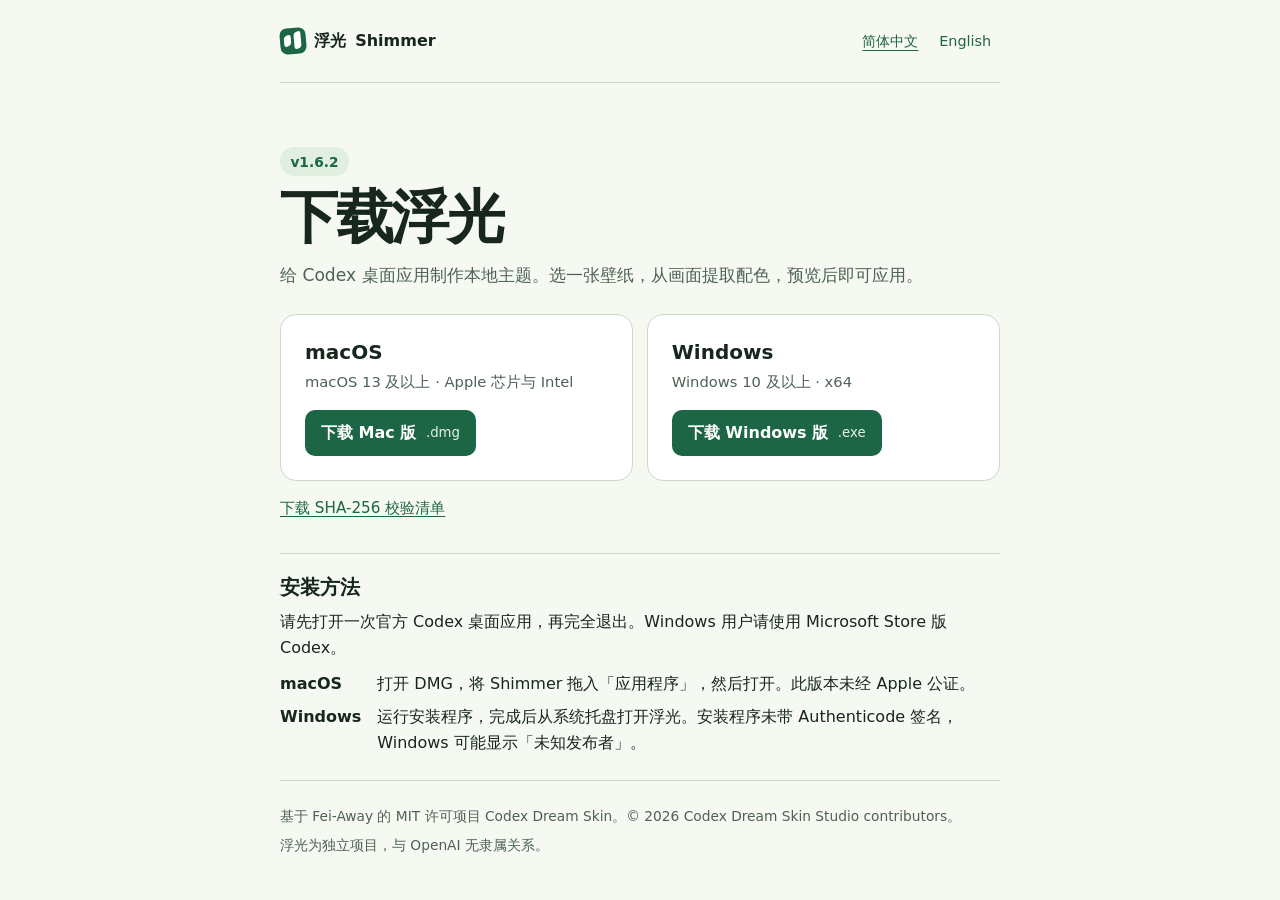
==== index.html @ 196604ac "Add the independent Shimmer download page and installer verification" ====
<!doctype html>
<html lang="zh-CN">
<head><meta charset="utf-8"><meta name="viewport" content="width=device-width,initial-scale=1">
<meta name="description" content="下载浮光 Shimmer，为 Codex 桌面应用创建本地主题。Download Shimmer for macOS and Windows.">
<title>浮光下载 · Download Shimmer</title><style>
:root { color-scheme:light dark; --bg:#f6f8f2; --paper:#ffffff; --fg:#17271e; --dim:#4d6154; --line:#cbd8cc; --green:#1c6545; --on:#fff; --soft:#e0efdf; --focus:#075ca5; }
@media(prefers-color-scheme:dark) { :root { --bg:#102019; --paper:#192d22; --fg:#eef4ea; --dim:#bdcdbc; --line:#405646; --green:#a1dfac; --on:#102719; --soft:#263e2d; --focus:#8fcaff; } }
* { box-sizing:border-box; }
body { margin:0; background:var(--bg); color:var(--fg); font:1rem/1.6 system-ui,-apple-system,"Segoe UI","PingFang SC","Microsoft YaHei",sans-serif; }
main { width:min(50rem,100%); margin:auto; padding:0 clamp(1rem,4vw,2.5rem) 2rem; }
header { display:flex; align-items:center; justify-content:space-between; flex-wrap:wrap; gap:.75rem; padding:1.2rem 0; border-bottom:1px solid var(--line); }
.brand { display:inline-flex; align-items:center; gap:.55rem; font-weight:680; }
.mark { display:inline-flex; align-items:center; gap:3px; height:1.6rem; width:1.6rem; padding:4px; background:var(--green); border-radius:7px; transform:rotate(-5deg); }
.mark::before,.mark::after { content:""; display:block; border-radius:3px; width:7px; transform:skewY(-17deg); background:var(--on); }
.mark::before { height:65%; } .mark::after { height:95%; }
nav { display:flex; gap:.2rem; align-items:center; }
nav a { display:inline-flex; align-items:center; min-height:2.75rem; padding:0 .55rem; font-size:.9rem; text-decoration:none; }
nav a[aria-current] { text-decoration:underline; text-underline-offset:.28em; }
a { color:var(--green); text-underline-offset:.2em; } a:hover { text-decoration:underline; }
a:focus-visible { outline:3px solid var(--focus); outline-offset:4px; border-radius:4px; }
.intro { padding:clamp(2.1rem,7vw,4rem) 0 1.5rem; }
.version { color:var(--green); display:table; padding:.2rem .65rem; border-radius:1rem; background:var(--soft); font-size:.86rem; font-weight:650; font-variant-numeric:tabular-nums; }
h1 { margin:.6rem 0 .35rem; font-size:clamp(2.3rem,7vw,3.6rem); line-height:1.14; letter-spacing:-.04em; }
.intro p { max-width:43rem; margin:.7rem 0 0; color:var(--dim); font-size:1.07rem; }
.downloads { display:grid; grid-template-columns:repeat(2,minmax(0,1fr)); gap:.85rem; }
article { display:flex; flex-direction:column; align-items:flex-start; padding:clamp(1.1rem,3vw,1.5rem); background:var(--paper); border:1px solid var(--line); border-radius:1rem; }
h2 { margin:0; font-size:1.25rem; line-height:1.35; }
article p { margin:.3rem 0 1rem; font-size:.92rem; color:var(--dim); }
.button { display:inline-flex; gap:.6rem; align-items:center; justify-content:center; margin-top:auto; min-height:2.85rem; padding:.5rem 1rem; background:var(--green); color:var(--on); border-radius:.62rem; text-decoration:none; font-weight:650; }
.button small { opacity:.9; font-weight:480; font-size:.83rem; }
.sum { display:inline-flex; align-items:center; min-height:2.75rem; margin:.35rem 0 1.45rem; font-size:.95rem; }
.setup { border-block:1px solid var(--line); padding:1.2rem 0 .9rem; }
.setup p { margin:.55rem 0; }
.setup dl { display:grid; grid-template-columns:max-content 1fr; gap:.5rem 1rem; margin:.65rem 0; }
dt { font-weight:650; } dd { margin:0; }
footer { padding:1.1rem 0 0; font-size:.86rem; color:var(--dim); }
footer p { margin:.4rem 0; }
#english { display:none; } #english:target { display:block; } #english:target + #chinese { display:none; }
section:focus { outline:none; }
@media(max-width:33rem) { .downloads { grid-template-columns:1fr; } .button { width:100%; } .setup dl { display:block; } dt { margin-top:.6rem; } }
</style></head>
<body><main>
<section id="english" lang="en" tabindex="-1" aria-labelledby="title-english">
  <header><span class="brand"><span class="mark" aria-hidden="true"></span>浮光 <span lang="en">Shimmer</span></span>
    <nav aria-label="Language"><a href="#chinese" lang="zh-CN" >简体中文</a><a href="#english" lang="en" aria-current="true">English</a></nav>
  </header>
  <div class="intro"><span class="version">v1.6.2</span><h1 id="title-english">Download Shimmer</h1><p>Create local themes for the Codex desktop app. Choose a wallpaper, sample its colors and preview the theme before applying it.</p></div>
  <div class="downloads"><article><h2>macOS</h2><p>macOS 13 or later · Apple silicon and Intel</p><a class="button" href="https://github.com/litianbaowork/shimmer-downloads/releases/download/v1.6.2/Shimmer-v1.6.2.dmg">Download for Mac <small>.dmg</small></a></article><article><h2>Windows</h2><p>Windows 10 or later · x64</p><a class="button" href="https://github.com/litianbaowork/shimmer-downloads/releases/download/v1.6.2/Shimmer-Setup-v1.6.2.exe">Download for Windows <small>.exe</small></a></article></div>
  <a class="sum" href="https://github.com/litianbaowork/shimmer-downloads/releases/download/v1.6.2/SHA256SUMS.txt">Download SHA-256 checksums</a>
  <div class="setup"><h2>Installation</h2><p>Open the official Codex desktop app once, then quit it before installing Shimmer. On Windows, use the Microsoft Store edition.</p><dl><dt>macOS</dt><dd>Open the DMG, drag Shimmer to Applications, then open it. This version has not been notarized by Apple.</dd><dt>Windows</dt><dd>Run the installer, then open Shimmer from the system tray. The installer is not Authenticode-signed. Windows may show “Unknown publisher”.</dd></dl></div>
  <footer><p>Built on Codex Dream Skin by Fei-Away, licensed under MIT. © 2026 Codex Dream Skin Studio contributors.</p><p>Shimmer is an independent project, unaffiliated with OpenAI.</p></footer>
</section>
<section id="chinese" lang="zh-CN" tabindex="-1" aria-labelledby="title-chinese">
  <header><span class="brand"><span class="mark" aria-hidden="true"></span>浮光 <span lang="en">Shimmer</span></span>
    <nav aria-label="语言"><a href="#chinese" lang="zh-CN" aria-current="true">简体中文</a><a href="#english" lang="en" >English</a></nav>
  </header>
  <div class="intro"><span class="version">v1.6.2</span><h1 id="title-chinese">下载浮光</h1><p>给 Codex 桌面应用制作本地主题。选一张壁纸，从画面提取配色，预览后即可应用。</p></div>
  <div class="downloads"><article><h2>macOS</h2><p>macOS 13 及以上 · Apple 芯片与 Intel</p><a class="button" href="https://github.com/litianbaowork/shimmer-downloads/releases/download/v1.6.2/Shimmer-v1.6.2.dmg">下载 Mac 版 <small>.dmg</small></a></article><article><h2>Windows</h2><p>Windows 10 及以上 · x64</p><a class="button" href="https://github.com/litianbaowork/shimmer-downloads/releases/download/v1.6.2/Shimmer-Setup-v1.6.2.exe">下载 Windows 版 <small>.exe</small></a></article></div>
  <a class="sum" href="https://github.com/litianbaowork/shimmer-downloads/releases/download/v1.6.2/SHA256SUMS.txt">下载 SHA-256 校验清单</a>
  <div class="setup"><h2>安装方法</h2><p>请先打开一次官方 Codex 桌面应用，再完全退出。Windows 用户请使用 Microsoft Store 版 Codex。</p><dl><dt>macOS</dt><dd>打开 DMG，将 Shimmer 拖入「应用程序」，然后打开。此版本未经 Apple 公证。</dd><dt>Windows</dt><dd>运行安装程序，完成后从系统托盘打开浮光。安装程序未带 Authenticode 签名，Windows 可能显示「未知发布者」。</dd></dl></div>
  <footer><p>基于 Fei-Away 的 MIT 许可项目 Codex Dream Skin。© 2026 Codex Dream Skin Studio contributors。</p><p>浮光为独立项目，与 OpenAI 无隶属关系。</p></footer>
</section>
</main></body></html>
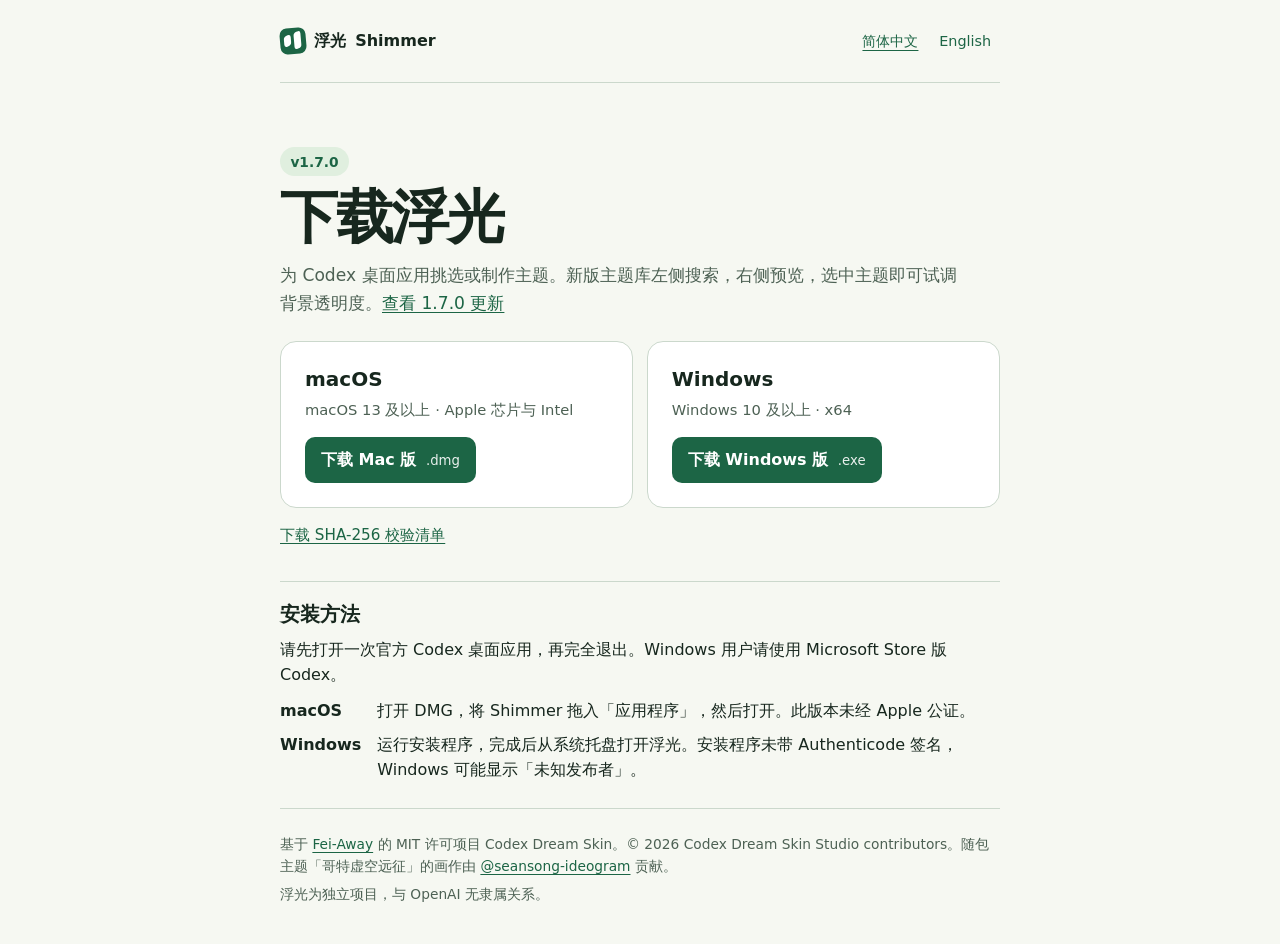
==== commit 66daffd3: "Update the download page and release links for Shimmer 1.7.0" ====
--- a/index.html
+++ b/index.html
@@ -44,20 +44,20 @@
   <header><span class="brand"><span class="mark" aria-hidden="true"></span>浮光 <span lang="en">Shimmer</span></span>
     <nav aria-label="Language"><a href="#chinese" lang="zh-CN" >简体中文</a><a href="#english" lang="en" aria-current="true">English</a></nav>
   </header>
-  <div class="intro"><span class="version">v1.6.2</span><h1 id="title-english">Download Shimmer</h1><p>Create local themes for the Codex desktop app. Choose a wallpaper, sample its colors and preview the theme before applying it.</p></div>
-  <div class="downloads"><article><h2>macOS</h2><p>macOS 13 or later · Apple silicon and Intel</p><a class="button" href="https://github.com/litianbaowork/shimmer-downloads/releases/download/v1.6.2/Shimmer-v1.6.2.dmg">Download for Mac <small>.dmg</small></a></article><article><h2>Windows</h2><p>Windows 10 or later · x64</p><a class="button" href="https://github.com/litianbaowork/shimmer-downloads/releases/download/v1.6.2/Shimmer-Setup-v1.6.2.exe">Download for Windows <small>.exe</small></a></article></div>
-  <a class="sum" href="https://github.com/litianbaowork/shimmer-downloads/releases/download/v1.6.2/SHA256SUMS.txt">Download SHA-256 checksums</a>
+  <div class="intro"><span class="version">v1.7.0</span><h1 id="title-english">Download Shimmer</h1><p>Choose or create a theme for the Codex desktop app. Search the new library on the left and adjust wallpaper transparency in the chat preview on the right. <a href="https://github.com/litianbaowork/shimmer-downloads/releases/tag/v1.7.0">What’s new in 1.7.0</a></p></div>
+  <div class="downloads"><article><h2>macOS</h2><p>macOS 13 or later · Apple silicon and Intel</p><a class="button" href="https://github.com/litianbaowork/shimmer-downloads/releases/download/v1.7.0/Shimmer-v1.7.0.dmg">Download for Mac <small>.dmg</small></a></article><article><h2>Windows</h2><p>Windows 10 or later · x64</p><a class="button" href="https://github.com/litianbaowork/shimmer-downloads/releases/download/v1.7.0/Shimmer-Setup-v1.7.0.exe">Download for Windows <small>.exe</small></a></article></div>
+  <a class="sum" href="https://github.com/litianbaowork/shimmer-downloads/releases/download/v1.7.0/SHA256SUMS.txt">Download SHA-256 checksums</a>
   <div class="setup"><h2>Installation</h2><p>Open the official Codex desktop app once, then quit it before installing Shimmer. On Windows, use the Microsoft Store edition.</p><dl><dt>macOS</dt><dd>Open the DMG, drag Shimmer to Applications, then open it. This version has not been notarized by Apple.</dd><dt>Windows</dt><dd>Run the installer, then open Shimmer from the system tray. The installer is not Authenticode-signed. Windows may show “Unknown publisher”.</dd></dl></div>
-  <footer><p>Built on Codex Dream Skin by Fei-Away, licensed under MIT. © 2026 Codex Dream Skin Studio contributors.</p><p>Shimmer is an independent project, unaffiliated with OpenAI.</p></footer>
+  <footer><p>Built on Codex Dream Skin by <a href="https://github.com/Fei-Away">Fei-Away</a>, licensed under MIT. © 2026 Codex Dream Skin Studio contributors. Gothic Void Crusade artwork by <a href="https://github.com/seansong-ideogram">@seansong-ideogram</a>.</p><p>Shimmer is an independent project, unaffiliated with OpenAI.</p></footer>
 </section>
 <section id="chinese" lang="zh-CN" tabindex="-1" aria-labelledby="title-chinese">
   <header><span class="brand"><span class="mark" aria-hidden="true"></span>浮光 <span lang="en">Shimmer</span></span>
     <nav aria-label="语言"><a href="#chinese" lang="zh-CN" aria-current="true">简体中文</a><a href="#english" lang="en" >English</a></nav>
   </header>
-  <div class="intro"><span class="version">v1.6.2</span><h1 id="title-chinese">下载浮光</h1><p>给 Codex 桌面应用制作本地主题。选一张壁纸，从画面提取配色，预览后即可应用。</p></div>
-  <div class="downloads"><article><h2>macOS</h2><p>macOS 13 及以上 · Apple 芯片与 Intel</p><a class="button" href="https://github.com/litianbaowork/shimmer-downloads/releases/download/v1.6.2/Shimmer-v1.6.2.dmg">下载 Mac 版 <small>.dmg</small></a></article><article><h2>Windows</h2><p>Windows 10 及以上 · x64</p><a class="button" href="https://github.com/litianbaowork/shimmer-downloads/releases/download/v1.6.2/Shimmer-Setup-v1.6.2.exe">下载 Windows 版 <small>.exe</small></a></article></div>
-  <a class="sum" href="https://github.com/litianbaowork/shimmer-downloads/releases/download/v1.6.2/SHA256SUMS.txt">下载 SHA-256 校验清单</a>
+  <div class="intro"><span class="version">v1.7.0</span><h1 id="title-chinese">下载浮光</h1><p>为 Codex 桌面应用挑选或制作主题。新版主题库左侧搜索，右侧预览，选中主题即可试调背景透明度。<a href="https://github.com/litianbaowork/shimmer-downloads/releases/tag/v1.7.0">查看 1.7.0 更新</a></p></div>
+  <div class="downloads"><article><h2>macOS</h2><p>macOS 13 及以上 · Apple 芯片与 Intel</p><a class="button" href="https://github.com/litianbaowork/shimmer-downloads/releases/download/v1.7.0/Shimmer-v1.7.0.dmg">下载 Mac 版 <small>.dmg</small></a></article><article><h2>Windows</h2><p>Windows 10 及以上 · x64</p><a class="button" href="https://github.com/litianbaowork/shimmer-downloads/releases/download/v1.7.0/Shimmer-Setup-v1.7.0.exe">下载 Windows 版 <small>.exe</small></a></article></div>
+  <a class="sum" href="https://github.com/litianbaowork/shimmer-downloads/releases/download/v1.7.0/SHA256SUMS.txt">下载 SHA-256 校验清单</a>
   <div class="setup"><h2>安装方法</h2><p>请先打开一次官方 Codex 桌面应用，再完全退出。Windows 用户请使用 Microsoft Store 版 Codex。</p><dl><dt>macOS</dt><dd>打开 DMG，将 Shimmer 拖入「应用程序」，然后打开。此版本未经 Apple 公证。</dd><dt>Windows</dt><dd>运行安装程序，完成后从系统托盘打开浮光。安装程序未带 Authenticode 签名，Windows 可能显示「未知发布者」。</dd></dl></div>
-  <footer><p>基于 Fei-Away 的 MIT 许可项目 Codex Dream Skin。© 2026 Codex Dream Skin Studio contributors。</p><p>浮光为独立项目，与 OpenAI 无隶属关系。</p></footer>
+  <footer><p>基于 <a href="https://github.com/Fei-Away">Fei-Away</a> 的 MIT 许可项目 Codex Dream Skin。© 2026 Codex Dream Skin Studio contributors。随包主题「哥特虚空远征」的画作由 <a href="https://github.com/seansong-ideogram">@seansong-ideogram</a> 贡献。</p><p>浮光为独立项目，与 OpenAI 无隶属关系。</p></footer>
 </section>
 </main></body></html>
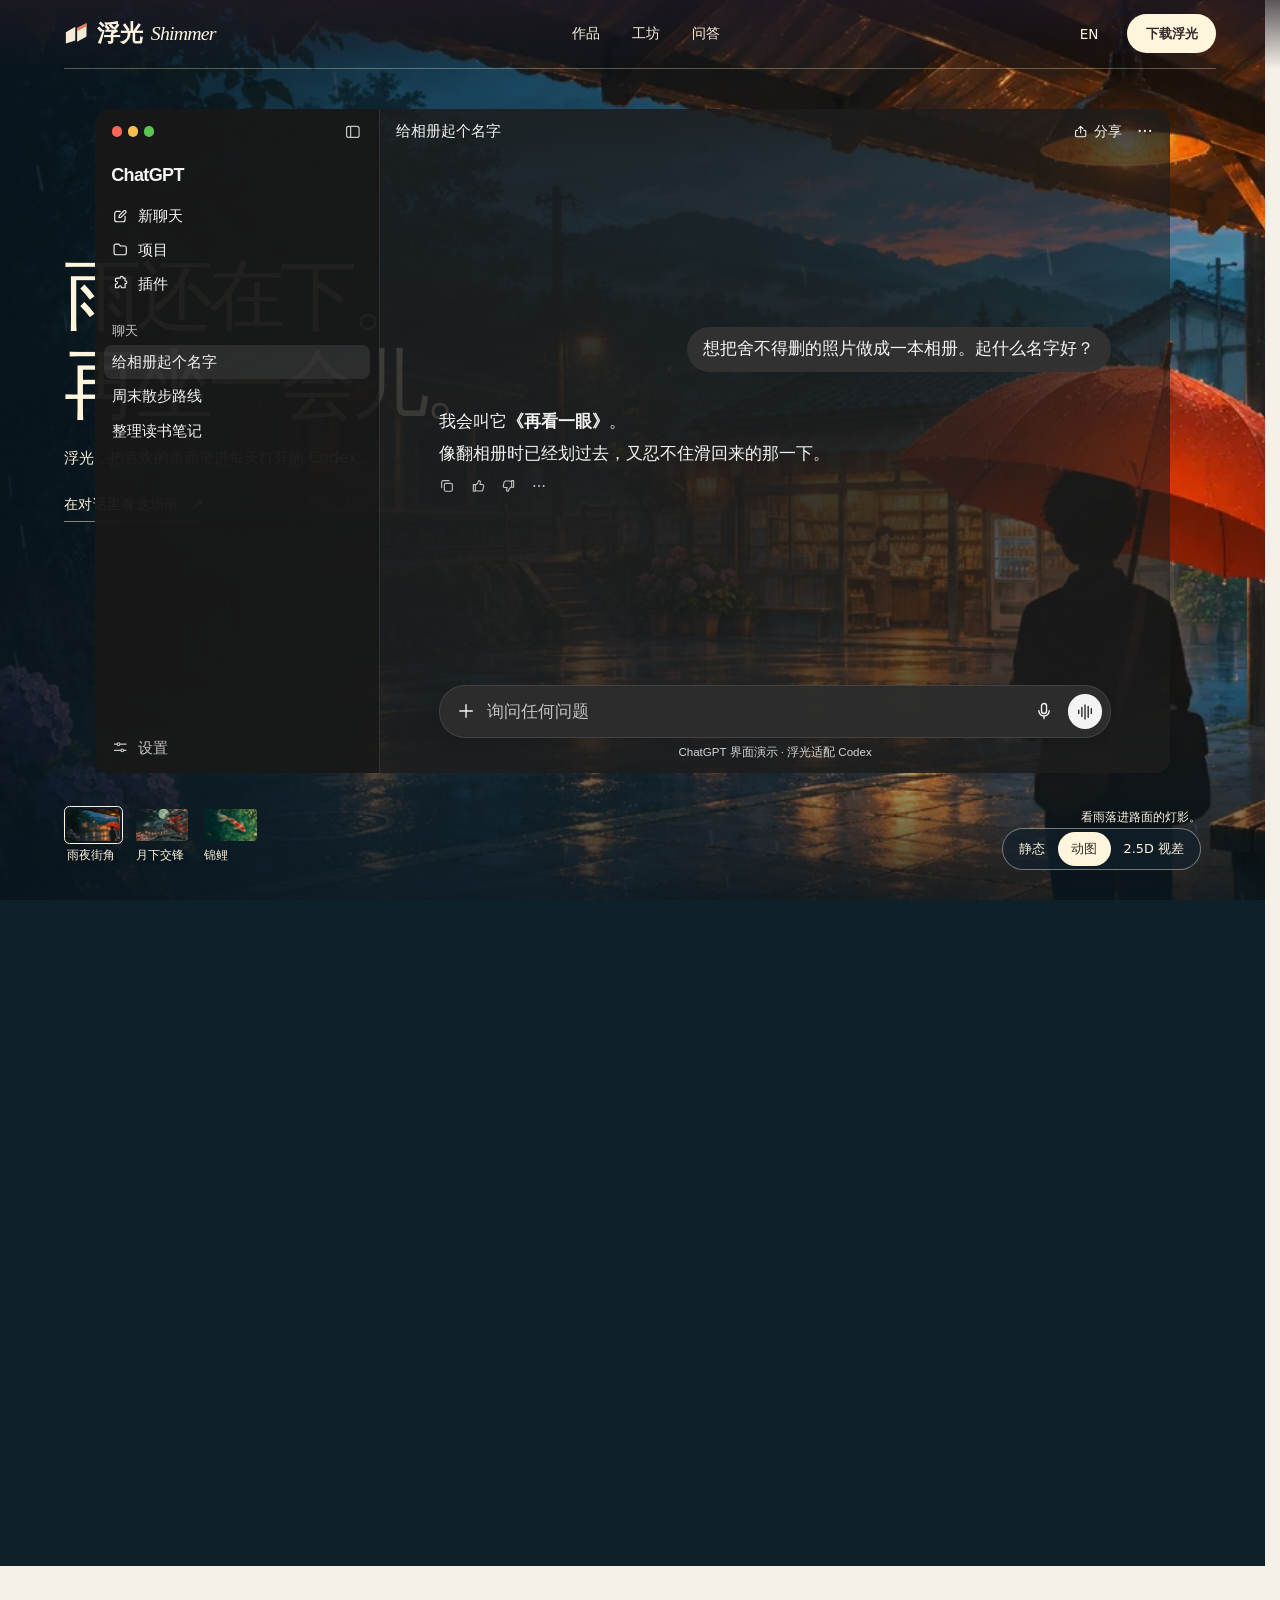
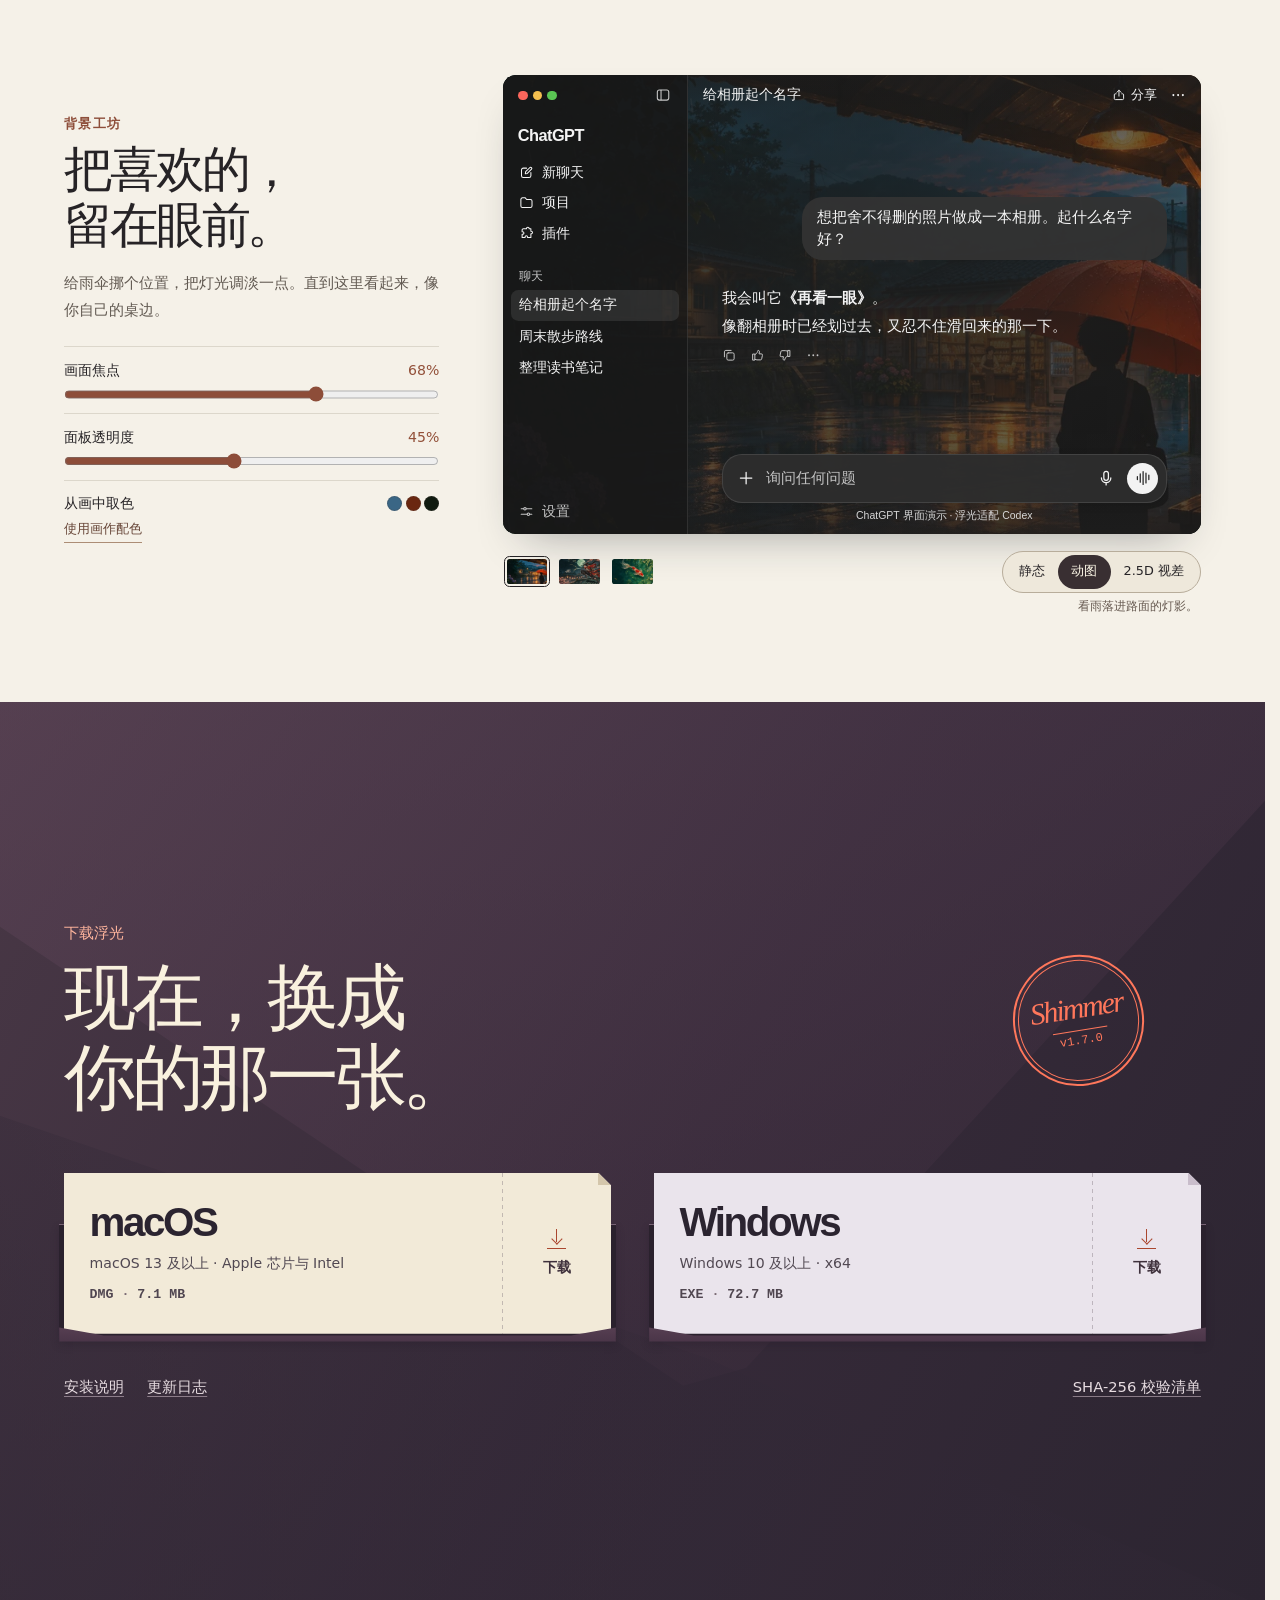
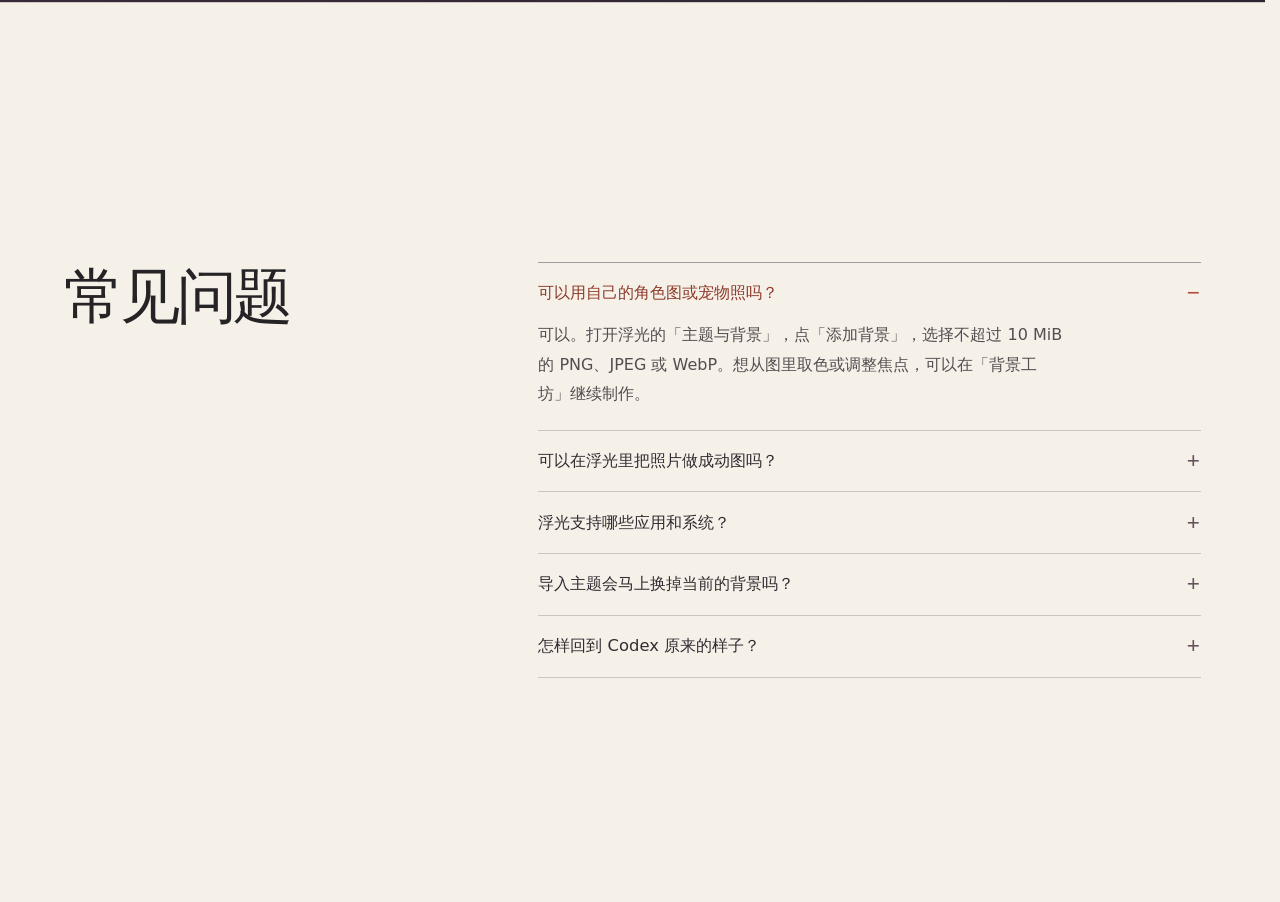
==== commit 674b0055: "Publish the Shimmer homepage with three interactive artworks" ====
--- a/index.html
+++ b/index.html
@@ -1,63 +1,415 @@
 <!doctype html>
 <html lang="zh-CN">
-<head><meta charset="utf-8"><meta name="viewport" content="width=device-width,initial-scale=1">
-<meta name="description" content="下载浮光 Shimmer，为 Codex 桌面应用创建本地主题。Download Shimmer for macOS and Windows.">
-<title>浮光下载 · Download Shimmer</title><style>
-:root { color-scheme:light dark; --bg:#f6f8f2; --paper:#ffffff; --fg:#17271e; --dim:#4d6154; --line:#cbd8cc; --green:#1c6545; --on:#fff; --soft:#e0efdf; --focus:#075ca5; }
-@media(prefers-color-scheme:dark) { :root { --bg:#102019; --paper:#192d22; --fg:#eef4ea; --dim:#bdcdbc; --line:#405646; --green:#a1dfac; --on:#102719; --soft:#263e2d; --focus:#8fcaff; } }
-* { box-sizing:border-box; }
-body { margin:0; background:var(--bg); color:var(--fg); font:1rem/1.6 system-ui,-apple-system,"Segoe UI","PingFang SC","Microsoft YaHei",sans-serif; }
-main { width:min(50rem,100%); margin:auto; padding:0 clamp(1rem,4vw,2.5rem) 2rem; }
-header { display:flex; align-items:center; justify-content:space-between; flex-wrap:wrap; gap:.75rem; padding:1.2rem 0; border-bottom:1px solid var(--line); }
-.brand { display:inline-flex; align-items:center; gap:.55rem; font-weight:680; }
-.mark { display:inline-flex; align-items:center; gap:3px; height:1.6rem; width:1.6rem; padding:4px; background:var(--green); border-radius:7px; transform:rotate(-5deg); }
-.mark::before,.mark::after { content:""; display:block; border-radius:3px; width:7px; transform:skewY(-17deg); background:var(--on); }
-.mark::before { height:65%; } .mark::after { height:95%; }
-nav { display:flex; gap:.2rem; align-items:center; }
-nav a { display:inline-flex; align-items:center; min-height:2.75rem; padding:0 .55rem; font-size:.9rem; text-decoration:none; }
-nav a[aria-current] { text-decoration:underline; text-underline-offset:.28em; }
-a { color:var(--green); text-underline-offset:.2em; } a:hover { text-decoration:underline; }
-a:focus-visible { outline:3px solid var(--focus); outline-offset:4px; border-radius:4px; }
-.intro { padding:clamp(2.1rem,7vw,4rem) 0 1.5rem; }
-.version { color:var(--green); display:table; padding:.2rem .65rem; border-radius:1rem; background:var(--soft); font-size:.86rem; font-weight:650; font-variant-numeric:tabular-nums; }
-h1 { margin:.6rem 0 .35rem; font-size:clamp(2.3rem,7vw,3.6rem); line-height:1.14; letter-spacing:-.04em; }
-.intro p { max-width:43rem; margin:.7rem 0 0; color:var(--dim); font-size:1.07rem; }
-.downloads { display:grid; grid-template-columns:repeat(2,minmax(0,1fr)); gap:.85rem; }
-article { display:flex; flex-direction:column; align-items:flex-start; padding:clamp(1.1rem,3vw,1.5rem); background:var(--paper); border:1px solid var(--line); border-radius:1rem; }
-h2 { margin:0; font-size:1.25rem; line-height:1.35; }
-article p { margin:.3rem 0 1rem; font-size:.92rem; color:var(--dim); }
-.button { display:inline-flex; gap:.6rem; align-items:center; justify-content:center; margin-top:auto; min-height:2.85rem; padding:.5rem 1rem; background:var(--green); color:var(--on); border-radius:.62rem; text-decoration:none; font-weight:650; }
-.button small { opacity:.9; font-weight:480; font-size:.83rem; }
-.sum { display:inline-flex; align-items:center; min-height:2.75rem; margin:.35rem 0 1.45rem; font-size:.95rem; }
-.setup { border-block:1px solid var(--line); padding:1.2rem 0 .9rem; }
-.setup p { margin:.55rem 0; }
-.setup dl { display:grid; grid-template-columns:max-content 1fr; gap:.5rem 1rem; margin:.65rem 0; }
-dt { font-weight:650; } dd { margin:0; }
-footer { padding:1.1rem 0 0; font-size:.86rem; color:var(--dim); }
-footer p { margin:.4rem 0; }
-#english { display:none; } #english:target { display:block; } #english:target + #chinese { display:none; }
-section:focus { outline:none; }
-@media(max-width:33rem) { .downloads { grid-template-columns:1fr; } .button { width:100%; } .setup dl { display:block; } dt { margin-top:.6rem; } }
-</style></head>
-<body><main>
-<section id="english" lang="en" tabindex="-1" aria-labelledby="title-english">
-  <header><span class="brand"><span class="mark" aria-hidden="true"></span>浮光 <span lang="en">Shimmer</span></span>
-    <nav aria-label="Language"><a href="#chinese" lang="zh-CN" >简体中文</a><a href="#english" lang="en" aria-current="true">English</a></nav>
-  </header>
-  <div class="intro"><span class="version">v1.7.0</span><h1 id="title-english">Download Shimmer</h1><p>Choose or create a theme for the Codex desktop app. Search the new library on the left and adjust wallpaper transparency in the chat preview on the right. <a href="https://github.com/litianbaowork/shimmer-downloads/releases/tag/v1.7.0">What’s new in 1.7.0</a></p></div>
-  <div class="downloads"><article><h2>macOS</h2><p>macOS 13 or later · Apple silicon and Intel</p><a class="button" href="https://github.com/litianbaowork/shimmer-downloads/releases/download/v1.7.0/Shimmer-v1.7.0.dmg">Download for Mac <small>.dmg</small></a></article><article><h2>Windows</h2><p>Windows 10 or later · x64</p><a class="button" href="https://github.com/litianbaowork/shimmer-downloads/releases/download/v1.7.0/Shimmer-Setup-v1.7.0.exe">Download for Windows <small>.exe</small></a></article></div>
-  <a class="sum" href="https://github.com/litianbaowork/shimmer-downloads/releases/download/v1.7.0/SHA256SUMS.txt">Download SHA-256 checksums</a>
-  <div class="setup"><h2>Installation</h2><p>Open the official Codex desktop app once, then quit it before installing Shimmer. On Windows, use the Microsoft Store edition.</p><dl><dt>macOS</dt><dd>Open the DMG, drag Shimmer to Applications, then open it. This version has not been notarized by Apple.</dd><dt>Windows</dt><dd>Run the installer, then open Shimmer from the system tray. The installer is not Authenticode-signed. Windows may show “Unknown publisher”.</dd></dl></div>
-  <footer><p>Built on Codex Dream Skin by <a href="https://github.com/Fei-Away">Fei-Away</a>, licensed under MIT. © 2026 Codex Dream Skin Studio contributors. Gothic Void Crusade artwork by <a href="https://github.com/seansong-ideogram">@seansong-ideogram</a>.</p><p>Shimmer is an independent project, unaffiliated with OpenAI.</p></footer>
-</section>
-<section id="chinese" lang="zh-CN" tabindex="-1" aria-labelledby="title-chinese">
-  <header><span class="brand"><span class="mark" aria-hidden="true"></span>浮光 <span lang="en">Shimmer</span></span>
-    <nav aria-label="语言"><a href="#chinese" lang="zh-CN" aria-current="true">简体中文</a><a href="#english" lang="en" >English</a></nav>
-  </header>
-  <div class="intro"><span class="version">v1.7.0</span><h1 id="title-chinese">下载浮光</h1><p>为 Codex 桌面应用挑选或制作主题。新版主题库左侧搜索，右侧预览，选中主题即可试调背景透明度。<a href="https://github.com/litianbaowork/shimmer-downloads/releases/tag/v1.7.0">查看 1.7.0 更新</a></p></div>
-  <div class="downloads"><article><h2>macOS</h2><p>macOS 13 及以上 · Apple 芯片与 Intel</p><a class="button" href="https://github.com/litianbaowork/shimmer-downloads/releases/download/v1.7.0/Shimmer-v1.7.0.dmg">下载 Mac 版 <small>.dmg</small></a></article><article><h2>Windows</h2><p>Windows 10 及以上 · x64</p><a class="button" href="https://github.com/litianbaowork/shimmer-downloads/releases/download/v1.7.0/Shimmer-Setup-v1.7.0.exe">下载 Windows 版 <small>.exe</small></a></article></div>
-  <a class="sum" href="https://github.com/litianbaowork/shimmer-downloads/releases/download/v1.7.0/SHA256SUMS.txt">下载 SHA-256 校验清单</a>
-  <div class="setup"><h2>安装方法</h2><p>请先打开一次官方 Codex 桌面应用，再完全退出。Windows 用户请使用 Microsoft Store 版 Codex。</p><dl><dt>macOS</dt><dd>打开 DMG，将 Shimmer 拖入「应用程序」，然后打开。此版本未经 Apple 公证。</dd><dt>Windows</dt><dd>运行安装程序，完成后从系统托盘打开浮光。安装程序未带 Authenticode 签名，Windows 可能显示「未知发布者」。</dd></dl></div>
-  <footer><p>基于 <a href="https://github.com/Fei-Away">Fei-Away</a> 的 MIT 许可项目 Codex Dream Skin。© 2026 Codex Dream Skin Studio contributors。随包主题「哥特虚空远征」的画作由 <a href="https://github.com/seansong-ideogram">@seansong-ideogram</a> 贡献。</p><p>浮光为独立项目，与 OpenAI 无隶属关系。</p></footer>
-</section>
-</main></body></html>
+  <head>
+    <meta charset="utf-8" />
+    <meta name="viewport" content="width=device-width,initial-scale=1" />
+    <title>浮光 Shimmer · 把喜欢的画面带进 Codex</title>
+    <meta
+      name="description"
+      content="浮光把你喜欢的照片和插画带进 Codex。看雨落进街灯、剑光掠过屋脊、锦鲤游过池水，试试静图、动图和 2.5D 视差，再下载 macOS 或 Windows 版。"
+    />
+    <meta name="theme-color" content="#221d24" />
+    <link rel="icon" href="assets/mark.svg" type="image/svg+xml" />
+    <link rel="preload" as="image" href="assets/art/rain.webp" fetchpriority="high" />
+    <script src="assets/locale.js"></script>
+    <link rel="stylesheet" href="assets/base.css" />
+    <link rel="stylesheet" href="assets/story.css" />
+    <link rel="stylesheet" href="assets/workspace.css" />
+    <link rel="stylesheet" href="assets/edition.css" />
+    <script defer src="assets/workspace.js"></script>
+    <script defer src="assets/story.js"></script>
+  </head>
+  <body>
+    <span id="chinese" class="target"></span><span id="english" class="target"></span
+    ><a class="skip zh" href="#download">跳到下载</a
+    ><a class="skip en" lang="en" href="#download-en">Skip to downloads</a>
+    <header class="mast">
+      <div class="mast-inner">
+        <a class="brand zh" href="#chinese"><img src="assets/mark.svg" alt="" />浮光 <i>Shimmer</i></a
+        ><a class="brand en" lang="en" href="#english"><img src="assets/mark.svg" alt="" />Shimmer</a>
+        <nav aria-label="主导航 / Main navigation">
+          <a class="zh" href="#chinese">作品</a><a class="en" lang="en" href="#english">Artwork</a
+          ><a class="zh" href="#studio">工坊</a><a class="en" lang="en" href="#studio-en">Studio</a
+          ><a class="zh" href="#faq">问答</a><a class="en" lang="en" href="#faq-en">FAQ</a>
+        </nav>
+        <div class="mast-actions">
+          <a class="locale zh" href="#english" lang="en" aria-label="Switch to English">EN</a
+          ><a class="locale en" href="#chinese" lang="zh-CN" aria-label="切换至简体中文">中</a
+          ><a class="download-pill zh" href="#download">下载浮光</a
+          ><a class="download-pill en" lang="en" href="#download-en">Download</a>
+        </div>
+      </div>
+    </header>
+    <main>
+      <div class="journey">
+        <section class="opening" aria-labelledby="story-title">
+          <div class="stage">
+            <div class="backdrop" aria-hidden="true">
+              <div class="art-stack">
+                <div class="exposure active">
+                  <img
+                    class="art-layer"
+                    alt=""
+                    width="1672"
+                    height="941"
+                    src="assets/art/rain.webp"
+                    decoding="async"
+                  />
+                </div>
+              </div>
+              <div class="frame-light"></div>
+            </div>
+            <div class="cover-copy">
+              <h1 id="story-title">
+                <span data-line="one"
+                  ><span class="zh">雨还在下。</span><span class="en" lang="en">Still raining.</span></span
+                ><span data-line="two"
+                  ><span class="zh">再坐一会儿。</span
+                  ><span class="en" lang="en">Stay a little longer.</span></span
+                >
+              </h1>
+              <p>
+                <span class="zh">浮光，把喜欢的画面带进每天打开的 Codex。</span
+                ><span class="en" lang="en"
+                  >Bring the pictures you love into the Codex you open every day.</span
+                >
+              </p>
+              <button
+                class="story-invitation"
+                type="button"
+                aria-expanded="false"
+                aria-controls="opening-preview"
+              >
+                <span class="zh">在对话里看这场雨</span
+                ><span class="en" lang="en">See the rain in a chat</span>
+                <i aria-hidden="true">↗</i>
+              </button>
+            </div>
+            <div class="preview-bay">
+              <div class="preview-slot">
+                <div class="picture-frame main-frame" id="opening-preview" aria-hidden="true">
+                  <div class="workspace-ui" data-workspace></div>
+                </div>
+              </div>
+            </div>
+            <div class="cover-foot">
+              <div class="art-choices" id="art-cover" role="group" aria-label="选择作品 / Choose artwork">
+                <button type="button" data-art="rain" aria-pressed="true">
+                  <img src="assets/art/rain-small.webp" alt="" width="64" height="40" /><span class="zh"
+                    >雨夜街角</span
+                  ><span class="en" lang="en">Rainy Corner</span></button
+                ><button type="button" data-art="anime" aria-pressed="false">
+                  <img src="assets/art/anime-small.webp" alt="" width="64" height="40" /><span class="zh"
+                    >月下交锋</span
+                  ><span class="en" lang="en">Moonlit Duel</span></button
+                ><button type="button" data-art="koi" aria-pressed="false">
+                  <img src="assets/art/koi-small.webp" alt="" width="64" height="40" /><span class="zh"
+                    >锦鲤</span
+                  ><span class="en" lang="en">Koi</span>
+                </button>
+              </div>
+              <div class="mode-rail">
+                <div class="mode-choices" role="group" aria-label="画面模式 / Artwork mode">
+                  <button type="button" data-mode="still" aria-pressed="true">
+                    <span class="zh">静态</span><span class="en" lang="en">Still</span></button
+                  ><button type="button" data-mode="motion" aria-pressed="false">
+                    <span class="zh">动图</span><span class="en" lang="en">Loop</span></button
+                  ><button type="button" data-mode="depth" aria-pressed="false">
+                    <span class="zh">2.5D 视差</span><span class="en" lang="en">2.5D parallax</span>
+                  </button>
+                </div>
+                <small class="mode-note"></small>
+              </div>
+            </div>
+          </div>
+        </section>
+        <section class="workshop" id="studio" aria-labelledby="studio-title">
+          <span class="target" id="studio-en"></span>
+          <div class="work-inner">
+            <header class="studio-intro">
+              <p class="section-name">
+                <span class="zh">背景工坊</span><span class="en" lang="en">Wallpaper Studio</span>
+              </p>
+              <h2 id="studio-title">
+                <span class="zh">把喜欢的，留在眼前。</span
+                ><span class="en" lang="en">Keep it in sight.</span>
+              </h2>
+              <p class="studio-lede">
+                <span class="zh">给雨伞挪个位置，把灯光调淡一点。直到这里看起来，像你自己的桌边。</span
+                ><span class="en" lang="en"
+                  >Move the umbrella into view. Turn down the glow. Find the balance that feels like your
+                  desk.</span
+                >
+              </p>
+            </header>
+            <div class="studio-exhibit">
+              <div class="picture-frame mobile-frame">
+                <div class="art-stack">
+                  <div class="exposure active">
+                    <img
+                      class="art-layer"
+                      alt=""
+                      width="1672"
+                      height="941"
+                      src="assets/art/rain.webp"
+                      decoding="async"
+                    />
+                  </div>
+                </div>
+                <div class="workspace-ui" data-workspace></div>
+                <noscript
+                  ><img
+                    class="static-preview zh"
+                    src="assets/preview-zh.webp"
+                    alt="雨夜背景下的 ChatGPT 对话示意" /><img
+                    class="static-preview en"
+                    lang="en"
+                    src="assets/preview-en.webp"
+                    alt="ChatGPT conversation illustrated with the rainy artwork"
+                /></noscript>
+              </div>
+              <div class="studio-choices">
+                <div class="art-choices" id="art-studio" role="group" aria-label="选择作品 / Choose artwork">
+                  <button type="button" data-art="rain" aria-pressed="true">
+                    <img src="assets/art/rain-small.webp" alt="" width="64" height="40" /><span class="zh"
+                      >雨夜街角</span
+                    ><span class="en" lang="en">Rainy Corner</span></button
+                  ><button type="button" data-art="anime" aria-pressed="false">
+                    <img src="assets/art/anime-small.webp" alt="" width="64" height="40" /><span class="zh"
+                      >月下交锋</span
+                    ><span class="en" lang="en">Moonlit Duel</span></button
+                  ><button type="button" data-art="koi" aria-pressed="false">
+                    <img src="assets/art/koi-small.webp" alt="" width="64" height="40" /><span class="zh"
+                      >锦鲤</span
+                    ><span class="en" lang="en">Koi</span>
+                  </button>
+                </div>
+                <div class="mode-rail">
+                  <div class="mode-choices" role="group" aria-label="画面模式 / Artwork mode">
+                    <button type="button" data-mode="still" aria-pressed="true">
+                      <span class="zh">静态</span><span class="en" lang="en">Still</span></button
+                    ><button type="button" data-mode="motion" aria-pressed="false">
+                      <span class="zh">动图</span><span class="en" lang="en">Loop</span></button
+                    ><button type="button" data-mode="depth" aria-pressed="false">
+                      <span class="zh">2.5D 视差</span><span class="en" lang="en">2.5D parallax</span>
+                    </button>
+                  </div>
+                  <small class="mode-note"></small>
+                </div>
+              </div>
+            </div>
+            <div class="studio-tools">
+              <label class="trial" for="crop"
+                ><span><span class="zh">画面焦点</span><span class="en" lang="en">Focal point</span></span
+                ><output id="crop-value" for="crop">68%</output
+                ><input id="crop" type="range" min="0" max="100" value="68" /></label
+              ><label class="trial" for="clarity"
+                ><span
+                  ><span class="zh">面板透明度</span
+                  ><span class="en" lang="en">Panel transparency</span></span
+                ><output id="clarity-value" for="clarity">45%</output
+                ><input id="clarity" type="range" min="0" max="100" value="45"
+              /></label>
+              <div class="tone-control">
+                <span
+                  ><span class="zh">从画中取色</span
+                  ><span class="en" lang="en">Colors from the artwork</span></span
+                ><span class="palette" aria-hidden="true"><i></i><i></i><i></i></span
+                ><button type="button" id="palette-toggle" aria-pressed="false">
+                  <span class="zh">使用画作配色</span><span class="en" lang="en">Use artwork colors</span>
+                </button>
+              </div>
+            </div>
+          </div>
+        </section>
+      </div>
+      <section class="ed-release" id="download" aria-labelledby="ed-download-title">
+        <span class="ed-anchor" id="download-en" aria-hidden="true"></span>
+        <div class="ed-release-inner">
+          <header class="ed-release-head">
+            <div class="ed-heading-copy">
+              <p class="ed-kicker">
+                <span class="zh">下载浮光</span><span class="en" lang="en">Download Shimmer</span>
+              </p>
+              <h2 id="ed-download-title">
+                <span class="zh">现在，换成<br />你的那一张。</span
+                ><span class="en" lang="en">Now make it<br />your own.</span>
+              </h2>
+            </div>
+            <div class="ed-postmark" role="img" aria-label="Shimmer v1.7.0">
+              <span aria-hidden="true">Shimmer</span><b aria-hidden="true">v1.7.0</b>
+            </div>
+          </header>
+          <div class="ed-packages">
+            <article class="ed-package" aria-labelledby="ed-mac">
+              <div class="ed-label">
+                <div class="ed-package-copy">
+                  <h3 id="ed-mac" lang="en">macOS</h3>
+                  <p>
+                    <span class="zh">macOS 13 及以上 · Apple 芯片与 Intel</span
+                    ><span class="en" lang="en">macOS 13 or later · Apple silicon and Intel</span>
+                  </p>
+                  <b class="ed-file" lang="en">DMG <i>·</i> 7.1 MB</b>
+                </div>
+                <div class="ed-stub">
+                  <i class="ed-download-icon" aria-hidden="true"></i>
+                  <a
+                    class="zh"
+                    href="https://github.com/litianbaowork/shimmer-downloads/releases/download/v1.7.0/Shimmer-v1.7.0.dmg"
+                    aria-label="下载适用于 macOS 的浮光安装包"
+                    >下载</a
+                  >
+                  <a
+                    class="en"
+                    lang="en"
+                    href="https://github.com/litianbaowork/shimmer-downloads/releases/download/v1.7.0/Shimmer-v1.7.0.dmg"
+                    aria-label="Download Shimmer for macOS"
+                    >Download</a
+                  >
+                </div>
+              </div>
+            </article>
+            <article class="ed-package" aria-labelledby="ed-windows">
+              <div class="ed-label">
+                <div class="ed-package-copy">
+                  <h3 id="ed-windows" lang="en">Windows</h3>
+                  <p>
+                    <span class="zh">Windows 10 及以上 · x64</span
+                    ><span class="en" lang="en">Windows 10 or later · x64</span>
+                  </p>
+                  <b class="ed-file" lang="en">EXE <i>·</i> 72.7 MB</b>
+                </div>
+                <div class="ed-stub">
+                  <i class="ed-download-icon" aria-hidden="true"></i>
+                  <a
+                    class="zh"
+                    href="https://github.com/litianbaowork/shimmer-downloads/releases/download/v1.7.0/Shimmer-Setup-v1.7.0.exe"
+                    aria-label="下载适用于 Windows 的浮光安装包"
+                    >下载</a
+                  >
+                  <a
+                    class="en"
+                    lang="en"
+                    href="https://github.com/litianbaowork/shimmer-downloads/releases/download/v1.7.0/Shimmer-Setup-v1.7.0.exe"
+                    aria-label="Download Shimmer for Windows"
+                    >Download</a
+                  >
+                </div>
+              </div>
+            </article>
+          </div>
+          <div class="ed-release-links">
+            <div>
+              <a class="zh" href="install.html">安装说明</a
+              ><a class="en" lang="en" href="install.html#english">Installation guide</a>
+              <a class="zh" href="install.html#changelog">更新日志</a
+              ><a class="en" lang="en" href="install.html#changelog-en">Release notes</a>
+            </div>
+            <a
+              class="zh"
+              href="https://github.com/litianbaowork/shimmer-downloads/releases/download/v1.7.0/SHA256SUMS.txt"
+              >SHA-256 校验清单</a
+            ><a
+              class="en"
+              lang="en"
+              href="https://github.com/litianbaowork/shimmer-downloads/releases/download/v1.7.0/SHA256SUMS.txt"
+              >SHA-256 checksums</a
+            >
+          </div>
+        </div>
+      </section>
+      <section class="ed-faq" id="faq" aria-labelledby="ed-faq-title">
+        <span class="ed-anchor" id="faq-en" aria-hidden="true"></span>
+        <div class="ed-faq-inner">
+          <h2 id="ed-faq-title">
+            <span class="zh">常见问题</span><span class="en" lang="en">Questions</span>
+          </h2>
+          <div class="ed-answers">
+            <details name="shimmer-faq" open>
+              <summary>
+                <span class="zh">可以用自己的角色图或宠物照吗？</span
+                ><span class="en" lang="en">Can I use my own artwork or pet photos?</span>
+              </summary>
+              <p>
+                <span class="zh"
+                  >可以。打开浮光的「主题与背景」，点「添加背景」，选择不超过 10 MiB 的 PNG、JPEG 或
+                  WebP。想从图里取色或调整焦点，可以在「背景工坊」继续制作。</span
+                ><span class="en" lang="en"
+                  >Yes. Open Shimmer’s theme library and choose Add Wallpaper. Pick a PNG, JPEG or WebP up to
+                  10 MiB. To sample colors or adjust the focal point, open the image in Wallpaper
+                  Studio.</span
+                >
+              </p>
+            </details>
+            <details name="shimmer-faq">
+              <summary>
+                <span class="zh">可以在浮光里把照片做成动图吗？</span
+                ><span class="en" lang="en">Can I turn a photo into an animation in Shimmer?</span>
+              </summary>
+              <p>
+                <span class="zh"
+                  >现在可以直接导入动画 WebP 作为背景。试试首页雨夜的 2.5D 效果。鼠标停着也能看见落雨，轻轻一移，伞和街景就会错开。
+                  我们计划在后续桌面版加入「图片转动图」，让你在浮光里把自己的照片或插画做成动态背景。</span
+                ><span class="en" lang="en"
+                  >You can already import an animated WebP as a background. Try the rainy street in 2.5D here.
+                  The rain falls on its own. Move the pointer and the umbrella shifts against the street.
+                  We plan to add a way to animate your own photos and illustrations in the desktop app.</span
+                >
+              </p>
+            </details>
+            <details name="shimmer-faq">
+              <summary>
+                <span class="zh">浮光支持哪些应用和系统？</span
+                ><span class="en" lang="en">Which app and platforms does Shimmer support?</span>
+              </summary>
+              <p>
+                <span class="zh"
+                  >浮光为官方 Codex 桌面应用提供主题。Mac 支持 Apple 芯片和 Intel 机型，系统需为 macOS 13
+                  或更高版本。Windows 需为 Windows 10 或更高版本的 x64 系统，并使用 Microsoft Store 版
+                  Codex。</span
+                ><span class="en" lang="en"
+                  >Shimmer themes the official Codex desktop app. It supports Apple silicon and Intel Macs
+                  running macOS 13 or later. On Windows, use the Microsoft Store edition of Codex on a Windows
+                  10 or later x64 system.</span
+                >
+              </p>
+            </details>
+            <details name="shimmer-faq">
+              <summary>
+                <span class="zh">导入主题会马上换掉当前的背景吗？</span
+                ><span class="en" lang="en">When does an imported theme take effect?</span>
+              </summary>
+              <p>
+                <span class="zh"
+                  >导入的主题会先加入本机主题库。选中它可以先看预览，等你点「应用到
+                  Codex」，当前窗口才会换上新主题。</span
+                ><span class="en" lang="en"
+                  >Importing adds the theme to your local library. Select it to preview the result. Your Codex
+                  window switches when you choose Apply to Codex.</span
+                >
+              </p>
+            </details>
+            <details name="shimmer-faq">
+              <summary>
+                <span class="zh">怎样回到 Codex 原来的样子？</span
+                ><span class="en" lang="en">How do I get back to the original Codex appearance?</span>
+              </summary>
+              <p>
+                <span class="zh"
+                  >从 Mac 菜单栏或 Windows
+                  系统托盘打开浮光，关闭背景即可暂停主题，收藏的图仍在本机。需要完全恢复时，可选择恢复功能，按提示确认关闭
+                  Codex 并移除浮光。</span
+                ><span class="en" lang="en"
+                  >Turn off the background from the Mac menu bar or Windows system tray to pause the theme.
+                  Your saved images stay in the library. For a full restore, choose the restore option and
+                  follow the prompt to close Codex and remove Shimmer.</span
+                >
+              </p>
+            </details>
+          </div>
+        </div>
+      </section>
+    </main>
+    <p class="media-status" role="status" aria-live="polite"></p>
+  </body>
+</html>
--- a/assets/base.css
+++ b/assets/base.css
@@ -0,0 +1,48 @@
+:root {
+  --ink: #262326;
+  --paper: #f5f1e8;
+  --edge: clamp(1.15rem, 5vw, 5.5rem);
+  --serif: 'Songti SC', 'STSong', 'Noto Serif CJK SC', 'Yu Mincho', Georgia, serif;
+  --sans: 'Helvetica Neue', 'PingFang SC', 'Microsoft YaHei', system-ui, sans-serif;
+  font-family: var(--sans);
+  color: var(--ink);
+  background: var(--paper);
+  -webkit-text-size-adjust: 100%;
+}
+* {
+  box-sizing: border-box;
+}
+body {
+  margin: 0;
+}
+button,
+select,
+input {
+  font: inherit;
+}
+a {
+  color: inherit;
+}
+button,
+select {
+  cursor: pointer;
+}
+:focus-visible {
+  outline: 3px solid #de704b;
+  outline-offset: 4px;
+}
+html:not([lang='en']):not(:has(:is(#english, [id$='-en']):target)) .en,
+html[lang='en'] .zh,
+html:has(:is(#english, [id$='-en']):target) .zh {
+  display: none !important;
+}
+[hidden] {
+  display: none !important;
+}
+@media (prefers-reduced-motion: reduce) {
+  *,
+  *::before,
+  *::after {
+    scroll-behavior: auto !important;
+  }
+}
--- a/assets/story.css
+++ b/assets/story.css
@@ -0,0 +1,923 @@
+:root {
+  --bar: 4.3rem;
+  --charcoal: #241e25;
+  --ivory: #fff5dd;
+  --ember: #a83720;
+}
+html {
+  scrollbar-gutter: stable;
+}
+body {
+  min-width: 280px;
+}
+h1,
+h2,
+h3,
+p {
+  margin: 0;
+}
+button,
+input,
+select {
+  color: inherit;
+}
+.target {
+  position: absolute;
+  inset: 0 auto auto 0;
+  width: 0;
+  height: 0;
+  pointer-events: none;
+}
+.skip {
+  position: fixed;
+  top: -6rem;
+  z-index: 50;
+  padding: 0.8rem 1.1rem;
+  background: var(--paper);
+  color: var(--ink);
+}
+.skip:focus {
+  top: 0.5rem;
+}
+.mast {
+  position: absolute;
+  top: 0;
+  width: 100%;
+  z-index: 10;
+  color: #fff4df;
+  background: linear-gradient(#211923b8, transparent);
+}
+.has-motion .mast {
+  position: fixed;
+  transition:
+    background-color 0.24s,
+    color 0.24s;
+}
+.mast.on-paper {
+  background: rgb(245 241 232 / 96%);
+  color: #29232a;
+  border-bottom: 1px solid #4c384024;
+}
+.mast.on-dark {
+  background: rgb(39 29 43 / 95%);
+  color: #fff4df;
+}
+.mast-inner {
+  display: flex;
+  align-items: center;
+  justify-content: space-between;
+  gap: 1rem;
+  height: var(--bar);
+  margin: 0 var(--edge);
+  border-bottom: 1px solid #ffebbe50;
+}
+.mast.on-paper .mast-inner,
+.mast.on-dark .mast-inner {
+  border-bottom-color: transparent;
+}
+.mast a,
+.view-action {
+  color: inherit;
+  text-decoration: none;
+}
+.brand {
+  display: inline-flex;
+  align-items: center;
+  gap: 0.5rem;
+  font: 600 1.42rem/1 var(--serif);
+  white-space: nowrap;
+}
+.brand img {
+  width: 1.55rem;
+  height: 1.55rem;
+}
+.brand i {
+  font:
+    italic 1.24rem Georgia,
+    serif;
+  letter-spacing: -0.04em;
+}
+.mast.on-paper .brand img {
+  background: #453341;
+  border-radius: 3px;
+  padding: 2px;
+}
+.mast nav,
+.mast-actions {
+  display: flex;
+  align-items: center;
+  gap: clamp(0.65rem, 2vw, 2rem);
+}
+.mast nav a,
+.locale {
+  font-size: 0.85rem;
+  padding: 0.7rem 0.2rem;
+}
+.mast nav a:hover,
+.locale:hover {
+  text-decoration: underline;
+  text-underline-offset: 0.3rem;
+}
+.mast .download-pill {
+  display: inline-flex;
+  align-items: center;
+  justify-content: center;
+  min-height: 2.45rem;
+  background: var(--ivory);
+  color: #35292d;
+  padding: 0.45rem 1.15rem;
+  border-radius: 2rem;
+  font-size: 0.84rem;
+  font-weight: 650;
+}
+.mast.on-paper .download-pill {
+  background: #35292d;
+  color: var(--ivory);
+}
+.journey {
+  position: relative;
+  --accent: #cbd8ce;
+  --focus: 68%;
+  --panel-alpha: 0.52;
+}
+.opening {
+  position: relative;
+  background: #0e2029;
+  color: var(--ivory);
+}
+.stage {
+  touch-action: pan-y pinch-zoom;
+  position: relative;
+  display: grid;
+  grid-template-rows: minmax(0, 1fr) auto;
+  row-gap: clamp(1rem, 2.5svh, 1.8rem);
+  height: 100svh;
+  padding-block: calc(var(--bar) + clamp(0.5rem, 1.6svh, 1.25rem))
+    max(env(safe-area-inset-bottom), clamp(0.8rem, 3.3svh, 2.2rem));
+  overflow: hidden;
+  isolation: isolate;
+}
+.has-motion .opening {
+  height: 174svh;
+}
+.has-motion .stage {
+  position: sticky;
+  top: 0;
+}
+.backdrop,
+.art-stack,
+.exposure,
+.art-layer,
+.frame-light {
+  position: absolute;
+  inset: 0;
+  width: 100%;
+  height: 100%;
+  pointer-events: none;
+}
+.exposure {
+  opacity: 0;
+  transition: opacity 0.55s ease;
+  overflow: hidden;
+}
+.exposure.active {
+  opacity: 1;
+}
+.art-layer {
+  display: block;
+  object-fit: cover;
+  object-position: var(--focus) 50%;
+}
+.exposure.depth .art-layer {
+  inset: -2.5%;
+  width: 105%;
+  height: 105%;
+  max-width: none;
+}
+.exposure.depth .front {
+  transform: translate3d(var(--front-x, 0px), var(--front-y, 0px), 0);
+}
+.exposure.depth .back {
+  transform: translate3d(var(--back-x, 0px), var(--back-y, 0px), 0);
+}
+.frame-light {
+  opacity: var(--copy, 1);
+  background:
+    linear-gradient(90deg, #09151fce 0%, #10212d8a 29%, transparent 70%),
+    linear-gradient(0deg, #07161ed6 0%, transparent 23%, transparent 82%, #10172250);
+}
+.cover-copy {
+  position: absolute;
+  top: 28%;
+  left: var(--edge);
+  right: var(--edge);
+  pointer-events: none;
+}
+.cover-copy h1,
+.cover-copy p,
+.story-invitation {
+  opacity: var(--copy, 1);
+}
+.cover-copy h1,
+.studio-intro h2 {
+  font-family: var(--serif);
+  font-weight: 520;
+  letter-spacing: -0.065em;
+}
+.cover-copy h1 {
+  font-size: clamp(3.2rem, 6vw, 6.35rem);
+  line-height: 1.16;
+}
+.cover-copy h1 > [data-line] {
+  display: block;
+}
+html[lang='en'] .cover-copy h1 {
+  font-family: Georgia, serif;
+  font-weight: 400;
+  line-height: 1.02;
+}
+.cover-copy p {
+  margin-top: 1rem;
+  font-size: clamp(0.96rem, 1.16vw, 1.18rem);
+  line-height: 1.68;
+  max-width: 32rem;
+  text-wrap: balance;
+}
+.story-invitation {
+  display: inline-flex;
+  align-items: center;
+  gap: 0.78rem;
+  margin-top: 0.95rem;
+  padding: 0.46rem 0;
+  color: inherit;
+  background: none;
+  border: 0;
+  border-bottom: 1px solid #fff7df80;
+  font-size: 0.89rem;
+  letter-spacing: 0.025em;
+  text-shadow: 0 1px 5px #101c25;
+  pointer-events: auto;
+}
+.story-invitation i {
+  font-style: normal;
+}
+.story-invitation:hover {
+  border-color: currentColor;
+}
+.story-invitation:hover i {
+  transform: translateX(3px);
+}
+.preview-bay {
+  position: relative;
+  z-index: 1;
+  grid-row: 1;
+  min-height: 0;
+  margin-inline: 4vw;
+  display: grid;
+  place-items: center;
+  container-type: size;
+  pointer-events: none;
+}
+.preview-slot {
+  --window-ratio: 1.62;
+  --window-limit: min(84vw, 75rem);
+  position: relative;
+  inset-block-start: clamp(4px, calc(2svh - 8px), 12px);
+  width: min(100cqw, calc(100cqh * var(--window-ratio)), var(--window-limit));
+  aspect-ratio: var(--window-ratio);
+  border-radius: 0.85rem;
+}
+/* Keep the surrounding light outside the window's animated alpha mask. */
+.preview-slot::before {
+  content: "";
+  position: absolute;
+  inset: 0;
+  border-radius: inherit;
+  pointer-events: none;
+  box-shadow:
+    0 1.5rem 4rem rgb(7 19 29 / var(--shadow, 0)),
+    0 0 0 150vmax rgb(11 25 38 / var(--dim, 0));
+}
+.picture-frame {
+  position: relative;
+  isolation: isolate;
+  overflow: hidden;
+  background: #14272c;
+  touch-action: pan-y pinch-zoom;
+}
+.main-frame {
+  position: absolute;
+  inset: 0;
+  visibility: hidden;
+  background: transparent;
+  border-radius: inherit;
+  --opening-mask: radial-gradient(
+    ellipse farthest-corner at 100% 0%,
+    #000 var(--reveal-core, 0%),
+    transparent var(--reveal-edge, 0%)
+  );
+  -webkit-mask-image: var(--opening-mask);
+  mask-image: var(--opening-mask);
+}
+.main-frame::after {
+  content: "";
+  position: absolute;
+  inset: 0;
+  border-radius: inherit;
+  box-shadow: inset 0 0 0 1px rgb(255 244 220 / var(--outline, 0));
+  pointer-events: none;
+}
+.opening.is-opening .main-frame,
+.opening.is-open .main-frame {
+  visibility: visible;
+}
+.opening.is-open .main-frame {
+  -webkit-mask-image: none;
+  mask-image: none;
+}
+.cover-foot {
+  position: relative;
+  z-index: 2;
+  grid-row: 2;
+  margin-inline: var(--edge);
+  display: flex;
+  align-items: center;
+  justify-content: space-between;
+  gap: 1rem;
+}
+.cover-foot .art-choices button,
+.cover-foot .mode-note {
+  text-shadow: 0 1px 4px #07131def;
+}
+.cover-foot .mode-rail {
+  display: grid;
+  justify-items: end;
+  align-content: end;
+  grid-template-rows: 1.4rem auto;
+  row-gap: 0.22rem;
+}
+.cover-foot .mode-note {
+  position: static;
+  grid-row: 1;
+  grid-column: 1;
+  align-self: end;
+  width: auto;
+  max-width: none;
+  line-height: 1.25;
+  text-align: end;
+}
+.cover-foot .mode-choices {
+  grid-row: 2;
+  grid-column: 1;
+}
+.art-choices,
+.mode-choices {
+  display: flex;
+  align-items: center;
+  gap: 0.6rem;
+}
+.art-choices button,
+.mode-choices button {
+  appearance: none;
+  color: inherit;
+  background: transparent;
+  border: 0;
+}
+.art-choices button {
+  display: inline-flex;
+  flex-direction: column;
+  align-items: flex-start;
+  gap: 0.45rem;
+  min-height: 2.75rem;
+  padding: 0.2rem;
+  font-size: 0.72rem;
+}
+.art-choices img {
+  width: clamp(3.1rem, 4.1vw, 4.25rem);
+  height: auto;
+  aspect-ratio: 1.65;
+  object-fit: cover;
+  border-radius: 0.16rem;
+  outline: 1px solid transparent;
+  outline-offset: 2px;
+}
+.art-choices button[aria-pressed='true'] img,
+.art-choices button:hover img {
+  outline-color: currentColor;
+}
+.art-choices button[aria-pressed='false'] img {
+  filter: brightness(0.87);
+}
+.mode-rail {
+  position: relative;
+}
+.mode-choices {
+  border: 1px solid #f7efdc70;
+  border-radius: 2rem;
+  background: #11202cb0;
+  padding: 3px;
+  gap: 0;
+}
+.mode-choices button {
+  padding: 0.45rem 0.82rem;
+  min-height: 2.15rem;
+  font-size: 0.8rem;
+  border-radius: 2rem;
+  white-space: nowrap;
+}
+.mode-choices button[aria-pressed='true'] {
+  background: var(--ivory);
+  color: #302c29;
+}
+.mode-note {
+  position: absolute;
+  bottom: calc(100% + 0.45rem);
+  right: 0.2rem;
+  font-size: 0.72rem;
+  width: max-content;
+  max-width: 75vw;
+}
+.workshop {
+  position: relative;
+  background: var(--paper);
+  scroll-margin-top: var(--bar);
+  padding: clamp(4rem, 8.5vw, 9rem) var(--edge);
+}
+#studio-en {
+  scroll-margin-top: var(--bar);
+}
+.work-inner {
+  max-width: 99rem;
+  margin: auto;
+  display: grid;
+  grid-template-columns: minmax(0, 0.85fr) minmax(0, 1.58fr);
+  column-gap: clamp(2rem, 5vw, 6rem);
+  align-content: center;
+}
+.studio-intro {
+  grid-column: 1;
+  grid-row: 1;
+  align-self: end;
+}
+.section-name {
+  font-size: 0.82rem;
+  font-weight: 650;
+  letter-spacing: 0.11em;
+  color: #8d4d39;
+}
+.studio-intro h2 {
+  font-size: clamp(2.15rem, 3.8vw, 4.65rem);
+  line-height: 1.14;
+  margin: 0.65rem 0 1rem;
+  text-wrap: balance;
+}
+.studio-lede {
+  line-height: 1.75;
+  color: #625a52;
+  max-width: 31em;
+  text-wrap: pretty;
+  font-size: 0.96rem;
+}
+.studio-exhibit {
+  min-width: 0;
+  grid-column: 2;
+  grid-row: 1/3;
+  align-self: center;
+}
+.mobile-frame {
+  width: 100%;
+  aspect-ratio: 1.52;
+  border-radius: 0.8rem;
+  box-shadow: 0 1.25rem 2.7rem -1.35rem #18212b68;
+}
+.mobile-frame .art-stack {
+  width: 125%;
+  transform: translateX(calc(var(--focus) * -0.2));
+}
+.studio-choices {
+  display: flex;
+  align-items: center;
+  justify-content: space-between;
+  gap: 0.5rem;
+  margin-top: 1.05rem;
+}
+.studio-choices .art-choices {
+  gap: 0.35rem;
+}
+.studio-choices .art-choices span {
+  display: none;
+}
+.studio-choices .art-choices button {
+  min-height: 2.2rem;
+  justify-content: center;
+}
+.studio-choices .art-choices img {
+  width: 2.55rem;
+}
+.studio-choices .mode-choices {
+  background: #eee8db;
+  border-color: #b8ad9b;
+}
+.studio-choices .mode-choices button[aria-pressed='true'] {
+  background: #392f32;
+  color: #fffae9;
+}
+.studio-choices .mode-note {
+  bottom: auto;
+  top: calc(100% + 0.38rem);
+  color: #665950;
+}
+.studio-tools {
+  grid-column: 1;
+  grid-row: 2;
+  align-self: start;
+  padding-top: 1.4rem;
+}
+.trial,
+.tone-control {
+  display: grid;
+  grid-template-columns: 1fr auto;
+  align-items: center;
+  border-top: 1px solid #a39a894d;
+  padding: 0.85rem 0 0.52rem;
+  gap: 0.25rem 0.5rem;
+  font-size: 0.88rem;
+}
+.trial output {
+  color: #925039;
+  font-variant-numeric: tabular-nums;
+}
+.trial input {
+  grid-column: 1/-1;
+  margin: 0;
+  width: 100%;
+  height: 1.3rem;
+  accent-color: #8d4d39;
+  cursor: pointer;
+}
+.tone-control {
+  grid-template-columns: 1fr auto;
+  padding-bottom: 0.6rem;
+}
+.palette {
+  display: flex;
+  gap: 0.22rem;
+  align-items: center;
+}
+.palette i {
+  width: 0.94rem;
+  height: 0.94rem;
+  border-radius: 50%;
+  border: 1px solid #493d3b36;
+}
+#palette-toggle {
+  justify-self: start;
+  grid-column: 1/-1;
+  color: #674638;
+  font-size: 0.81rem;
+  background: transparent;
+  border: 0;
+  border-bottom: 1px solid #ac8d75;
+  padding: 0.25rem 0;
+}
+.media-status:empty {
+  display: none;
+}
+.media-status {
+  position: fixed;
+  z-index: 20;
+  bottom: 1rem;
+  left: 50%;
+  transform: translateX(-50%);
+  max-width: 90vw;
+  padding: 0.6rem 1rem;
+  background: #352936;
+  color: var(--ivory);
+  border-radius: 0.45rem;
+  font-size: 0.9rem;
+  pointer-events: none;
+}
+.static-preview {
+  position: absolute;
+  inset: 0;
+  display: block;
+  width: 100%;
+  height: 100%;
+  object-fit: cover;
+}
+html:not(.has-motion) :is(.story-invitation, .art-choices, .mode-choices, .studio-tools) {
+  display: none;
+}
+@media (max-width: 819px) {
+  :root {
+    --bar: 3.55rem;
+  }
+  .mast-inner,
+  .mast nav,
+  .mast-actions {
+    gap: 0.65rem;
+  }
+  .brand {
+    font-size: 1.14rem;
+    gap: 0.32rem;
+  }
+  .brand i {
+    font-size: 0.95rem;
+  }
+  .mast nav a,
+  .locale {
+    font-size: 0.8rem;
+  }
+  .mast .download-pill {
+    min-height: 2.1rem;
+    padding: 0.4rem 0.75rem;
+  }
+  .cover-copy {
+    top: 22%;
+  }
+  .cover-copy h1 {
+    font-size: clamp(3.05rem, 8vw, 4.6rem);
+  }
+  .preview-slot {
+    --window-limit: 92vw;
+    --window-ratio: 1.4;
+  }
+  .art-choices {
+    gap: 0.32rem;
+  }
+  .work-inner {
+    grid-template-columns: minmax(0, 1fr);
+    gap: 1.4rem;
+    max-width: 42rem;
+  }
+  .studio-intro,
+  .studio-exhibit,
+  .studio-tools {
+    grid-column: auto;
+    grid-row: auto;
+  }
+  .studio-tools {
+    padding-top: 0.25rem;
+  }
+  .studio-intro h2 {
+    margin: 0.5rem 0 0.65rem;
+  }
+  .ed-faq#faq {
+    min-height: 100svh;
+  }
+}
+@media (max-width: 600px) {
+  .brand i {
+    display: none;
+  }
+  .mast-inner {
+    margin-inline: 1rem;
+  }
+  .mast nav {
+    gap: 0.5rem;
+  }
+  .cover-foot {
+    flex-direction: column;
+    align-items: start;
+    gap: 0.55rem;
+  }
+  .cover-foot .mode-rail {
+    width: 100%;
+    height: 2.85rem;
+    grid-template-columns: auto minmax(0, 1fr);
+    grid-template-rows: 1fr;
+    justify-items: start;
+    align-items: center;
+    column-gap: 0.6rem;
+  }
+  .cover-foot .mode-choices {
+    grid-area: 1 / 1;
+  }
+  .cover-foot .mode-choices button {
+    min-height: 2.4rem;
+  }
+  .cover-foot .mode-note {
+    grid-area: 1 / 2;
+    align-self: center;
+    max-width: 17em;
+    font-size: 0.68rem;
+    line-height: 1.22;
+    text-align: start;
+  }
+  .cover-foot .art-choices {
+    display: grid;
+    grid-template-columns: repeat(3, minmax(0, 1fr));
+    gap: 0.45rem;
+    width: min(100%, 16.5rem);
+  }
+  .cover-foot .art-choices button {
+    justify-content: start;
+    min-width: 0;
+  }
+  .cover-foot .art-choices button span {
+    min-height: 2.4em;
+    line-height: 1.2;
+    text-align: start;
+    overflow-wrap: anywhere;
+  }
+  .cover-foot .art-choices img {
+    width: 3.25rem;
+  }
+  .art-choices button span {
+    max-width: 6.9em;
+    font-size: 0.68rem;
+  }
+  .cover-copy {
+    top: 18%;
+  }
+  .cover-copy h1 {
+    font-size: clamp(2.65rem, 10.3vw, 3.6rem);
+  }
+  .cover-copy p {
+    max-width: 20em;
+    font-size: 0.92rem;
+  }
+
+  .backdrop .art-layer {
+    object-position: var(--portrait-focus, 94%) 50%;
+  }
+  .frame-light {
+    background:
+      linear-gradient(90deg, #0c1d2b9e, transparent 85%),
+      linear-gradient(0deg, #091520e5, transparent 37%, transparent 73%, #121d2b55);
+  }
+  .preview-slot {
+    --window-ratio: 0.88;
+  }
+  .mobile-frame {
+    aspect-ratio: 1.16;
+  }
+  .studio-choices .mode-choices button {
+    padding: 0.32rem 0.48rem;
+    font-size: 0.7rem;
+  }
+  .studio-choices .art-choices {
+    gap: 0.15rem;
+  }
+  .studio-choices .art-choices img {
+    width: 1.85rem;
+  }
+}
+@media (max-width: 420px) and (max-height: 680px) {
+  .cover-copy {
+    top: calc(var(--bar) + 0.85rem);
+  }
+  .cover-copy p {
+    margin-top: 0.6rem;
+  }
+}
+@media (max-width: 350px) {
+  .mast-inner {
+    gap: 0.2rem;
+  }
+  .mast nav,
+  .mast-actions {
+    gap: 0.35rem;
+  }
+  .mast nav a,
+  .locale {
+    font-size: 0.74rem;
+  }
+  .brand img {
+    width: 1.2rem;
+  }
+  .studio-choices {
+    flex-wrap: wrap;
+  }
+}
+@media (max-height: 620px) and (min-width: 601px) {
+  .stage {
+    row-gap: 0.7rem;
+    padding-block: calc(var(--bar) + 0.35rem) max(env(safe-area-inset-bottom), 0.58rem);
+  }
+  .has-motion .opening {
+    height: 168svh;
+  }
+  .cover-copy {
+    top: 19%;
+  }
+  .cover-copy h1 {
+    font-size: clamp(2.5rem, 7.5vh, 3.8rem);
+  }
+}
+@media (max-width: 360px) {
+  .cover-foot .art-choices {
+    gap: 0.25rem;
+  }
+  .cover-foot .art-choices button {
+    padding-inline: 0.08rem;
+  }
+  .cover-foot .art-choices button span {
+    font-size: 0.635rem;
+  }
+}
+@media (max-width: 319px) {
+  .cover-foot .mode-rail {
+    height: 4.1rem;
+    grid-template-columns: 1fr;
+    grid-template-rows: 2.4rem 1.5rem;
+    row-gap: 0.2rem;
+  }
+  .cover-foot .mode-note {
+    grid-area: 2 / 1;
+    max-width: 100%;
+  }
+  .cover-copy h1 {
+    font-size: 2.12rem;
+  }
+  .cover-copy p {
+    font-size: 0.82rem;
+    line-height: 1.48;
+  }
+  .story-invitation {
+    margin-top: 0.5rem;
+    font-size: 0.8rem;
+  }
+}
+@media (min-width: 421px) and (max-height: 400px) {
+  .cover-copy {
+    top: calc(var(--bar) + 0.42rem);
+  }
+  .cover-copy h1 {
+    font-size: clamp(1.85rem, 8.75svh, 2.3rem);
+  }
+  .cover-copy p {
+    max-width: 42ch;
+    margin-top: 0.38rem;
+    font-size: 0.83rem;
+    line-height: 1.4;
+  }
+  .story-invitation {
+    margin-top: 0.28rem;
+    padding-block: 0.32rem;
+    font-size: 0.8rem;
+  }
+}
+@media (min-width: 421px) and (max-width: 600px) and (max-height: 400px) {
+  .preview-slot {
+    --window-ratio: 1.62;
+  }
+  .cover-foot {
+    flex-direction: row;
+    align-items: end;
+    gap: 0.65rem;
+  }
+  .cover-foot .art-choices {
+    width: 49%;
+    gap: 0.25rem;
+  }
+  .cover-foot .art-choices img {
+    width: 2.6rem;
+  }
+  .cover-foot .art-choices button span {
+    font-size: 0.63rem;
+  }
+  .cover-foot .mode-rail {
+    width: 48%;
+    height: 4rem;
+    grid-template-columns: 1fr;
+    grid-template-rows: 1.45rem 2.2rem;
+    justify-items: end;
+    align-items: end;
+    gap: 0.2rem;
+  }
+  .cover-foot .mode-note {
+    grid-area: 1 / 1;
+    max-width: 100%;
+    align-self: end;
+    text-align: end;
+  }
+  .cover-foot .mode-choices {
+    grid-area: 2 / 1;
+  }
+  .cover-foot .mode-choices button {
+    min-height: 1.95rem;
+    padding: 0.24rem 0.62rem;
+  }
+}
+@media (prefers-reduced-motion: reduce) {
+  .exposure {
+    transition: none;
+  }
+}
+
+@media (prefers-reduced-motion: reduce) {
+  .has-motion .opening {
+    height: 116svh;
+  }
+}
+@media (max-width: 420px) {
+  .brand.en {
+    font-size: 0;
+    gap: 0;
+  }
+  html[lang='en'] .mast nav,
+  html[lang='en'] .mast-actions {
+    gap: 0.45rem;
+  }
+}
--- a/assets/workspace.css
+++ b/assets/workspace.css
@@ -0,0 +1,235 @@
+/* A read-only bilingual conversation. Its artwork is supplied by the containing frame. */
+.workspace-ui {
+  position: absolute;
+  inset: 0;
+  overflow: hidden;
+  border-radius: inherit;
+  container: workspace / size;
+  pointer-events: none;
+  user-select: none;
+  -webkit-user-select: none;
+  color-scheme: dark;
+  --ws-canvas: 29 29 29;
+  --ws-rail: 24 24 24;
+  --ws-bubble: 51 51 51;
+  --ws-composer: 45 45 45;
+  --ws-text: #f4f4f4;
+  --ws-subtle: #c4c4c4;
+  --ws-line: rgb(255 255 255 / 10%);
+  --ws-caption-ink: #d7d7d7;
+  --ws-press: rgb(255 255 255 / 9%);
+  --ws-action: #f3f3f3;
+  --ws-action-ink: #252525;
+  --ws-shell-opacity: var(--ui, 1);
+}
+/* Match each stored artwork's light or dark appearance. */
+.journey:has([data-art="alpine"][aria-pressed="true"]) .workspace-ui {
+  color-scheme: light;
+  --ws-canvas: 255 255 255;
+  --ws-rail: 247 247 247;
+  --ws-bubble: 235 235 235;
+  --ws-composer: 255 255 255;
+  --ws-text: #202020;
+  --ws-subtle: #515151;
+  --ws-line: rgb(25 25 24 / 14%);
+  --ws-caption-ink: #383838;
+  --ws-press: rgb(35 35 34 / 8%);
+  --ws-action: #262626;
+  --ws-action-ink: #fff;
+}
+.journey:has(#palette-toggle[aria-pressed="true"]) .workspace-ui {
+  --ws-press: color-mix(in srgb, var(--accent) 35%, transparent);
+  --ws-action: var(--accent);
+  --ws-action-ink: #191919;
+}
+.workspace-ui *, .workspace-ui *::before, .workspace-ui *::after { box-sizing: border-box; }
+.ws-surface {
+  display: grid;
+  width: 100%;
+  height: 100%;
+  grid-template-columns: clamp(168px, 26.5cqw, 340px) minmax(0, 1fr);
+  color: var(--ws-text);
+  opacity: var(--ws-shell-opacity);
+  text-align: start;
+  letter-spacing: normal;
+  font: 400 clamp(14.5px, calc(12.6px + .41cqw), 17.5px)/1.48 -apple-system, BlinkMacSystemFont, "Segoe UI", "PingFang SC", "Microsoft YaHei", sans-serif;
+  -webkit-font-smoothing: antialiased;
+}
+.ws-icon { display: block; flex: none; width: 1.18em; height: 1.18em; }
+.ws-sidebar {
+  display: flex;
+  flex-direction: column;
+  min-width: 0;
+  min-height: 0;
+  overflow: hidden;
+  padding: 0 .58em .55em;
+  background: rgb(var(--ws-rail) / calc(.93 + var(--panel-alpha, .5) * .07));
+  border-inline-end: 1px solid var(--ws-line);
+  font-size: clamp(13px, calc(11px + .38cqw), 15px);
+}
+.ws-chrome, .ws-titlebar, .ws-header-tools, .ws-share, .ws-menu > div, .ws-lights,
+.ws-feedback, .ws-speech, .ws-mobile-brand, .ws-settings { display: flex; align-items: center; }
+.ws-chrome {
+  height: 3em;
+  flex: none;
+  justify-content: space-between;
+  padding: 0 .55em;
+  color: var(--ws-subtle);
+}
+.ws-lights { gap: .38em; }
+.ws-lights i { width: .68em; height: .68em; border-radius: 50%; background: #fa665c; }
+.ws-lights i:nth-child(2) { background: #f4bf4f; }
+.ws-lights i:last-child { background: #5ac553; }
+.ws-product {
+  margin: .62em .42em .74em;
+  font-size: 1.2em;
+  font-weight: 640;
+  line-height: 1.15;
+  letter-spacing: -.035em;
+}
+.ws-menu > div, .ws-settings { gap: .58em; padding: .42em .58em; line-height: 1.4; }
+.ws-menu .ws-icon, .ws-settings .ws-icon { width: 1.1em; height: 1.1em; }
+.ws-recents { margin-top: 1.43em; }
+.ws-group-name { margin: 0 .66em .33em; color: var(--ws-subtle); font-size: .88em; }
+.ws-thread {
+  overflow: hidden;
+  padding: .4em .58em;
+  white-space: nowrap;
+  text-overflow: ellipsis;
+  border-radius: .54em;
+}
+.ws-current { background: var(--ws-press); }
+.ws-settings { margin-top: auto; color: var(--ws-subtle); }
+.ws-chat {
+  position: relative;
+  isolation: isolate;
+  min-width: 0;
+  min-height: 0;
+  display: grid;
+  grid-template-rows: auto minmax(0, 1fr) auto;
+  background: rgb(var(--ws-canvas) / calc(.035 + var(--panel-alpha, .5) * .65));
+}
+.ws-chat::before {
+  content: "";
+  position: absolute;
+  z-index: -1;
+  inset: 0;
+  background:
+    radial-gradient(ellipse 116% 56% at 25% 49%, rgb(var(--ws-canvas) / .84) 0%, rgb(var(--ws-canvas) / .74) 43%, rgb(var(--ws-canvas) / .24) 77%, transparent 100%),
+    linear-gradient(to bottom, rgb(var(--ws-canvas) / .78) 0%, transparent 24%, transparent 76%, rgb(var(--ws-canvas) / .86) 100%);
+}
+.ws-titlebar {
+  min-height: 2.94em;
+  padding: 0 1.07em;
+  gap: .7em;
+  font-size: .89em;
+}
+.ws-topic { overflow: hidden; white-space: nowrap; text-overflow: ellipsis; font-weight: 580; }
+.ws-header-tools { margin-inline-start: auto; gap: .96em; }
+.ws-share { gap: .35em; font-size: .92em; }
+.ws-share .ws-icon { width: 1.1em; height: 1.1em; }
+.ws-mobile-brand { display: none; gap: .62em; }
+.ws-mobile-brand b { font-weight: 640; letter-spacing: -.032em; }
+.ws-mobile-brand .ws-icon:last-child { width: .78em; height: .78em; margin-inline-start: -.45em; }
+.ws-conversation { min-height: 0; overflow: hidden; display: grid; align-content: center; }
+.ws-turns, .ws-bottom { width: min(calc(100% - 4.4em), 42rem); margin-inline: auto; }
+.ws-turns {
+  display: flex;
+  flex-direction: column;
+  gap: clamp(1.25em, 5.7cqh, 2.6em);
+  padding: .4em 0 min(3.6cqh, 1.8em);
+}
+.ws-request {
+  align-self: flex-end;
+  max-width: 82%;
+  padding: .58em .98em;
+  color: var(--ws-text);
+  background: rgb(var(--ws-bubble) / calc(.91 + var(--panel-alpha, .5) * .09));
+  border-radius: 1.35em;
+  opacity: clamp(0, calc(var(--ui, 1) * 3 - .25), 1);
+  line-height: 1.45;
+}
+.ws-response {
+  line-height: 1.58;
+  opacity: clamp(0, calc(var(--ui, 1) * 2.5 - 1.05), 1);
+}
+.ws-response p { margin: 0; }
+.ws-response strong { font-weight: 625; }
+.ws-response-detail { max-width: 40em; }
+.ws-response p + p { margin-top: .26em; }
+.ws-feedback { gap: .87em; margin-top: .6em; color: var(--ws-subtle); }
+.ws-feedback .ws-icon { width: .94em; height: .94em; }
+.ws-down { transform: rotate(180deg); }
+.ws-bottom { padding-bottom: .72em; }
+.ws-composer {
+  display: flex;
+  align-items: center;
+  height: 3.15em;
+  padding: 0 .47em 0 .91em;
+  gap: .69em;
+  color: var(--ws-text);
+  background: rgb(var(--ws-composer) / calc(.96 + var(--panel-alpha, .5) * .04));
+  border: 1px solid var(--ws-line);
+  border-radius: clamp(20px, 2.85cqw, 26px);
+  box-shadow: 0 2px 8px rgb(0 0 0 / .10);
+}
+.ws-placeholder { min-width: 0; color: var(--ws-subtle); }
+.ws-speech { flex: none; gap: .78em; margin-inline-start: auto; }
+.ws-speech i {
+  display: grid;
+  place-items: center;
+  width: 2.03em;
+  height: 2.03em;
+  border-radius: 50%;
+  color: var(--ws-action-ink);
+  background: var(--ws-action);
+}
+.ws-speech i .ws-icon { width: 1.17em; height: 1.17em; }
+.ws-caption { margin-top: .52em; color: var(--ws-caption-ink); font-size: clamp(9px, .68em, 12px); line-height: 1.4; text-align: center; }
+
+/* The no-script asset contains wide and compact captures of this same window. */
+html:not(.has-motion) .studio-exhibit:has(.static-preview) { container: workspace-still / inline-size; }
+html:not(.has-motion) .mobile-frame:has(.static-preview) { aspect-ratio: 1.52; }
+html:not(.has-motion) .static-preview { object-position: center top; }
+@container workspace-still (max-width: 585px) {
+  html:not(.has-motion) .mobile-frame:has(.static-preview) { aspect-ratio: 1.16; }
+  html:not(.has-motion) .static-preview { object-position: center bottom; }
+}
+
+@container workspace (max-width: 585px) {
+  .ws-surface { grid-template-columns: 1fr; }
+  .ws-sidebar, .ws-topic { display: none; }
+  .ws-mobile-brand { display: flex; }
+  .ws-turns, .ws-bottom { width: calc(100% - 2.3em); }
+  .ws-request { max-width: 87%; }
+}
+@container workspace (max-width: 400px) {
+  .ws-surface { font-size: clamp(13.5px, 3.95cqw, 15px); }
+  .ws-turns { gap: 1.1em; }
+  .ws-header-tools .ws-share span { display: none; }
+}
+@container workspace (max-height: 310px) {
+  .ws-titlebar { min-height: 2.55em; }
+  .ws-turns { gap: .92em; padding-block: .3em .55em; }
+  .ws-feedback { margin-top: .4em; }
+  .ws-bottom { padding-bottom: .42em; }
+  .ws-composer { height: 2.85em; }
+  .ws-recents { margin-top: .65em; }
+  .ws-caption { margin-top: .28em; }
+}
+@container workspace (max-height: 245px) {
+  .ws-turns, .ws-bottom { width: calc(100% - 1.65em); }
+  .ws-surface { font-size: 13px; }
+  .ws-response-detail, .ws-settings { display: none; }
+  .ws-turns { gap: .72em; padding-block: .24em .44em; }
+  .ws-composer { height: 2.7em; }
+}
+@container workspace (max-height: 180px) {
+  .ws-surface { font-size: 12px; }
+  .ws-response-detail, .ws-feedback { display: none; }
+  .ws-titlebar { min-height: 2.2em; }
+  .ws-chat { grid-template-rows: auto minmax(0, 1fr) auto; }
+}
+@container workspace (max-height: 135px) {
+  .ws-conversation { visibility: hidden; }
+}
--- a/assets/edition.css
+++ b/assets/edition.css
@@ -0,0 +1,148 @@
+/* Release sleeve and its detachable labels. */
+.ed-release, .ed-faq {
+  --ed-serif: "Songti SC", "Noto Serif CJK SC", "Source Han Serif SC", "STSong", SimSun, Georgia, serif;
+  --ed-gutter: var(--edge, clamp(20px, 5vw, 88px));
+  position: relative;
+  isolation: isolate;
+  box-sizing: border-box;
+  display: grid;
+  align-content: center;
+  min-height: 100vh;
+  min-height: 100svh;
+}
+.ed-release *, .ed-faq * { box-sizing: border-box; }
+.ed-anchor { position: absolute; top: 0; left: 0; width: 1px; height: 1px; pointer-events: none; }
+.ed-release {
+  --ed-liner: #342a38;
+  --ed-paper: #f2ead8;
+  --ed-stamp: #ff775b;
+  color: #f7f0e1;
+  background: linear-gradient(118deg,#493846 0%,#362a39 53%,#2c2531 100%);
+  padding-block: clamp(6rem,13vh,10.5rem) clamp(4.25rem,10vh,8rem);
+}
+.ed-release::before {
+  content: ""; position: absolute; z-index: -1; pointer-events: none; inset: 0;
+  background: linear-gradient(150deg,#61475b7d 1%,#46334566 56%,#302733 100%);
+  clip-path: polygon(0 0,100% 0,100% 11%,59% 74%,54% 76%,0 25%);
+}
+.ed-release::after {
+  content: ""; position: absolute; z-index: -1; pointer-events: none; inset: 0;
+  background: linear-gradient(24deg,#31283699,transparent 65%);
+  clip-path: polygon(0 46%,0 100%,99% 100%,56% 73%);
+}
+.ed-release-inner, .ed-faq-inner { width: min(calc(100% - 2 * var(--ed-gutter)), 76rem); margin-inline: auto; }
+.ed-release-head { display: flex; align-items: center; justify-content: space-between; gap: 2rem; margin: 0 0 clamp(2.4rem,6vh,4.6rem); }
+.ed-heading-copy { min-width: 0; }
+.ed-kicker { margin: 0 0 .83rem; color: #ffb59d; font-size: clamp(.95rem,1.05vw,1.08rem); font-weight: 570; line-height: 1.5; }
+.ed-release-head h2, .ed-faq h2 {
+  font-family: var(--ed-serif);
+  font-weight: 540;
+  letter-spacing: -.06em;
+  text-wrap: balance;
+}
+.ed-release-head h2 { color: #f9f1de; font-size: clamp(3.25rem,5.65vw,6rem); line-height: 1.11; margin: 0; }
+.ed-release-head h2 .en, .ed-faq h2 .en { font-family: Georgia, "Times New Roman", serif; }
+.ed-postmark {
+  position: relative; flex: 0 0 auto; display: grid; justify-items: center; align-content: center;
+  width: clamp(6.5rem,10.2vw,10.3rem); aspect-ratio: 1; margin-right: clamp(.65rem,4.5vw,4.5rem);
+  border: 2px solid var(--ed-stamp); outline: 1px solid var(--ed-stamp); outline-offset: -.38rem;
+  border-radius: 50%; color: var(--ed-stamp); transform: rotate(-9deg);
+}
+.ed-postmark span { font: italic clamp(1.4rem,2.35vw,2.55rem)/1.05 Georgia,serif; letter-spacing: -.065em; }
+.ed-postmark b { margin-top: .44em; padding: .34em .5em 0; border-top: 1px solid currentColor; font: 500 clamp(.73rem,.94vw,1.05rem)/1.1 ui-monospace,Menlo,Consolas,monospace; }
+.ed-packages { display: grid; grid-template-columns: repeat(2,minmax(0,1fr)); gap: clamp(1.5rem,3.35vw,3.7rem); }
+.ed-package { position: relative; min-width: 0; }
+.ed-package::before { content: ""; position: absolute; inset: 32% -.3rem -.45rem; background: #2a212d; border-top: 1px solid #786375; box-shadow: 0 .28rem .48rem #21192440; }
+.ed-package::after {
+  content: ""; position: absolute; inset: auto -.3rem -.48rem; height: 1.05rem; pointer-events: none;
+  background: linear-gradient(0deg,#4a3548,#584053);
+  clip-path: polygon(0 16%,8% 64%,92% 64%,100% 16%,100% 100%,0 100%);
+}
+.ed-label {
+  --ed-stub: clamp(5.5rem,8.5vw,8.5rem);
+  --ed-fold: #d4c6ab;
+  position: relative; display: grid; grid-template-columns: minmax(0,1fr) var(--ed-stub);
+  min-height: clamp(8.7rem,12.6vw,12.7rem); color: #2b2430; background: var(--ed-paper);
+  clip-path: polygon(0 0,calc(100% - .8rem) 0,100% .8rem,100% 100%,0 100%);
+  transition: transform .24s cubic-bezier(.2,.7,.25,1),background-color .24s;
+}
+.ed-package:nth-child(2) .ed-label { --ed-paper: #eae4ec; --ed-fold: #c9bdcb; }
+.ed-label::before {
+  content: ""; position: absolute; top: 0; right: 0; width: .8rem; height: .8rem;
+  background: linear-gradient(45deg,var(--ed-fold) 49%,transparent 51%);
+}
+.ed-label::after {
+  content: ""; position: absolute; inset: 0 auto 0 calc(100% - var(--ed-stub)); width: 1px; pointer-events: none;
+  background: repeating-linear-gradient(to bottom,#776b7563 0 4px,transparent 4px 8px);
+}
+.ed-package-copy { align-self: center; min-width: 0; padding: clamp(1.05rem,2vw,2rem) clamp(.95rem,2vw,2rem); }
+.ed-package-copy h3 { font: 550 clamp(2rem,3.15vw,3.65rem)/1.07 -apple-system,BlinkMacSystemFont,"Segoe UI",Arial,sans-serif; letter-spacing: -.06em; margin: 0; color: #2b2430; }
+.ed-package-copy p { margin: .55rem 0 .52rem; font-size: clamp(.88rem,1vw,1.02rem); line-height: 1.55; color: #514852; }
+.ed-file { font: 550 .83rem/1.5 ui-monospace,Menlo,Consolas,monospace; color: #504650; }
+.ed-file i { font-style: normal; color: #7a6a73; }
+.ed-stub { display: flex; align-items: center; justify-content: center; flex-direction: column; gap: .5rem; padding: .6rem .1rem; }
+.ed-stub a { font-size: .9rem; font-weight: 650; color: #3f313c; text-decoration: none; line-height: 1.45; }
+.ed-stub a::after { content: ""; position: absolute; inset: 0; }
+.ed-download-icon { position: relative; display: block; width: 1.2rem; height: 1.25rem; border-bottom: 1.6px solid #aa472f; color: #aa472f; }
+.ed-download-icon::before { content: ""; position: absolute; left: calc(50% - .8px); top: 0; height: .81rem; border-left: 1.6px solid currentColor; }
+.ed-download-icon::after { content: ""; position: absolute; left: calc(50% - .24rem); top: .4rem; width: .43rem; height: .43rem; border-right: 1.6px solid currentColor; border-bottom: 1.6px solid currentColor; transform: rotate(45deg); }
+.ed-package:focus-within .ed-label { transform: translateY(-.35rem); outline: 3px solid #ff9f7f; outline-offset: -.26rem; }
+.ed-stub a:focus-visible { outline: 2px solid #a3402a; outline-offset: .2rem; }
+@media (hover: hover) and (pointer: fine) {
+  .ed-package:hover .ed-label { transform: translateY(-.35rem); }
+  .ed-package:hover .ed-stub a { color: #993e2a; }
+}
+.ed-release-links { display: flex; justify-content: space-between; align-items: baseline; flex-wrap: wrap; gap: .2rem 1.5rem; margin-top: clamp(1.45rem,3.65vh,2.75rem); }
+.ed-release-links > div { display: flex; align-items: baseline; flex-wrap: wrap; gap: .2rem 1.45rem; }
+.ed-release-links a { padding-block: .55rem; color: #e7dce1; font-size: .92rem; line-height: 1.65; text-decoration: underline; text-decoration-color: #b8a5b2aa; text-underline-offset: .27rem; }
+.ed-release-links a:hover { color: #ffb29a; }
+.ed-release-links a:focus-visible { outline: 2px solid #ffa788; outline-offset: .19rem; }
+
+/* Fold-out questions on the final sheet. */
+.ed-faq { background: var(--paper,#f5f1e8); color: var(--ink,#262326); padding-block: clamp(5.4rem,12vh,10rem) clamp(3.4rem,8vh,7.5rem); }
+.ed-faq::before { content: ""; position: absolute; top: 0; left: 0; right: 0; height: 1px; background: #65556545; }
+.ed-faq-inner { display: grid; grid-template-columns: minmax(0,.78fr) minmax(0,1.3fr); align-items: start; gap: clamp(2.25rem,6vw,7.2rem); }
+.ed-faq h2 { margin: .15rem 0 0; line-height: 1.14; font-size: clamp(2.8rem,4.65vw,5rem); color: var(--ink,#262326); }
+.ed-answers { min-width: 0; border-top: 1px solid #a59a9b; }
+.ed-answers details { border-bottom: 1px solid #cfc5bf; }
+.ed-answers summary { position: relative; display: flex; align-items: center; justify-content: space-between; gap: 1.3rem; min-height: 3.8rem; padding: 1.05rem .08rem 1.05rem 0; color: #322b32; cursor: pointer; list-style: none; font-size: clamp(1rem,1.28vw,1.34rem); font-weight: 520; line-height: 1.5; }
+.ed-answers summary::-webkit-details-marker { display: none; }
+.ed-answers summary::after { content: "+"; flex: none; color: #64535c; font: 400 1.4rem/1 Arial,sans-serif; }
+.ed-answers details[open] summary::after { content: "−"; color: #ac4d36; }
+.ed-answers details[open] summary { color: #8e3c2c; }
+.ed-answers summary:focus-visible { outline: 2px solid #a54732; outline-offset: .18rem; }
+.ed-answers p { max-width: 52ch; margin: -.2rem 2.15rem 1.35rem 0; color: #554c50; font-size: 1rem; line-height: 1.83; }
+@media (max-width: 760px) {
+  .ed-release, .ed-faq { min-height: 88svh; }
+  .ed-release { padding-block: clamp(4.7rem,10vh,7rem) clamp(3.45rem,8vh,6rem); }
+  .ed-release-head { gap: 1.1rem; margin-bottom: 1.75rem; }
+  .ed-release-head h2 { font-size: clamp(2.5rem,8.8vw,3.75rem); }
+  .ed-kicker { margin-bottom: .6rem; }
+  .ed-postmark { width: clamp(4.5rem,13.8vw,6.8rem); margin-right: .35rem; }
+  .ed-postmark span { font-size: clamp(1.1rem,3.6vw,1.5rem); }
+  .ed-postmark b { font-size: .67rem; }
+  .ed-packages { grid-template-columns: 1fr; gap: 1.27rem; }
+  .ed-label { min-height: 7.2rem; --ed-stub: clamp(5.35rem,21vw,8rem); }
+  .ed-package-copy { padding: .95rem 1rem; }
+  .ed-package-copy h3 { font-size: clamp(1.8rem,6.2vw,2.6rem); }
+  .ed-package-copy p { margin-block: .23rem .18rem; }
+  .ed-release-links { margin-top: 1.15rem; }
+  .ed-release-links a { min-height: 2.75rem; align-content: center; }
+  .ed-faq { padding-block: clamp(4.4rem,10vh,7rem) clamp(3rem,7.8vh,5rem); }
+  .ed-faq-inner { grid-template-columns: 1fr; gap: 1.4rem; }
+  .ed-faq h2 { font-size: clamp(2.4rem,8vw,3.6rem); }
+  .ed-answers summary { min-height: 3.2rem; gap: .65rem; padding-block: .85rem; }
+  .ed-answers p { margin-right: 1rem; }
+}
+@media (max-width: 360px) {
+  .ed-release-head { gap: .6rem; }
+  .ed-release-head h2 { font-size: 2.12rem; }
+  .ed-postmark { width: 4.1rem; outline-offset: -.26rem; }
+  .ed-label { --ed-stub: 4.65rem; }
+  .ed-stub a { font-size: .82rem; }
+  .ed-package-copy { padding-inline: .75rem; }
+}
+@media (prefers-reduced-motion: reduce) {
+  .ed-package .ed-label { transition: none; }
+  .ed-package:hover .ed-label, .ed-package:focus-within .ed-label { transform: none; }
+}
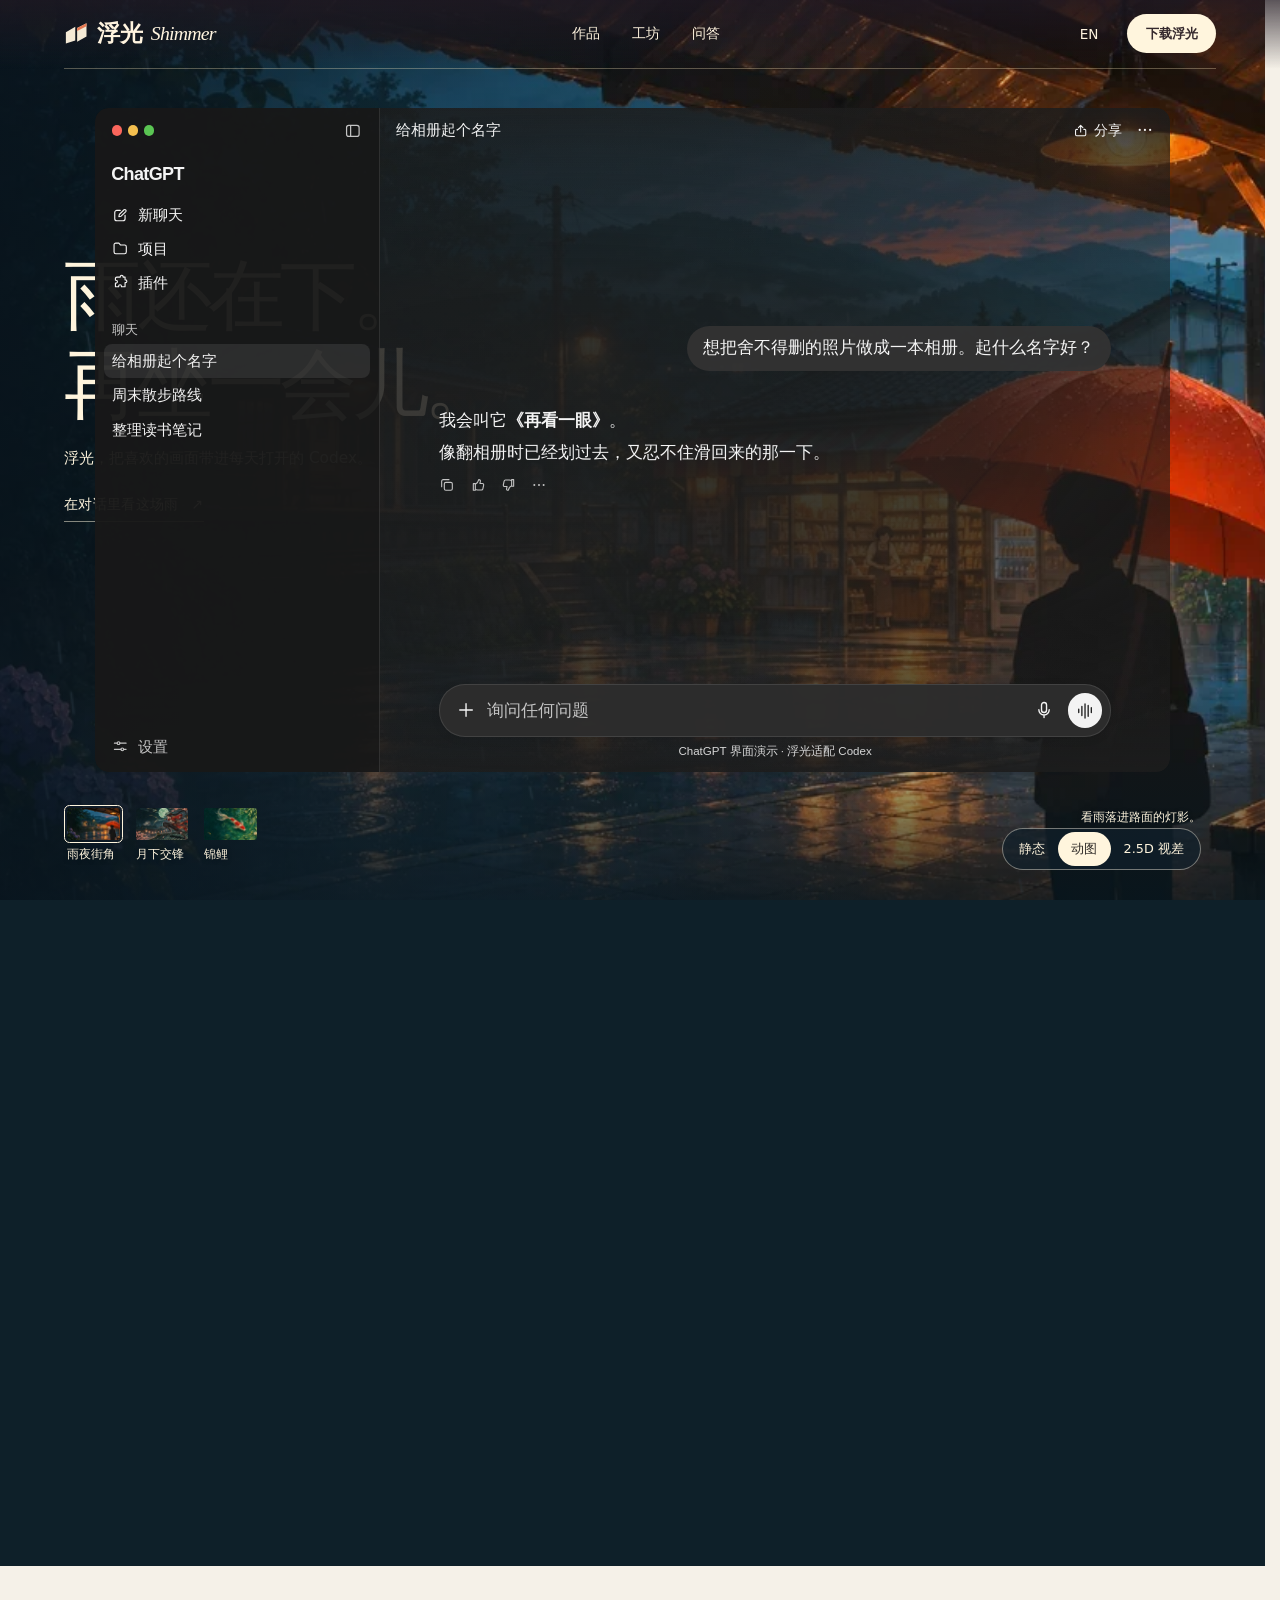
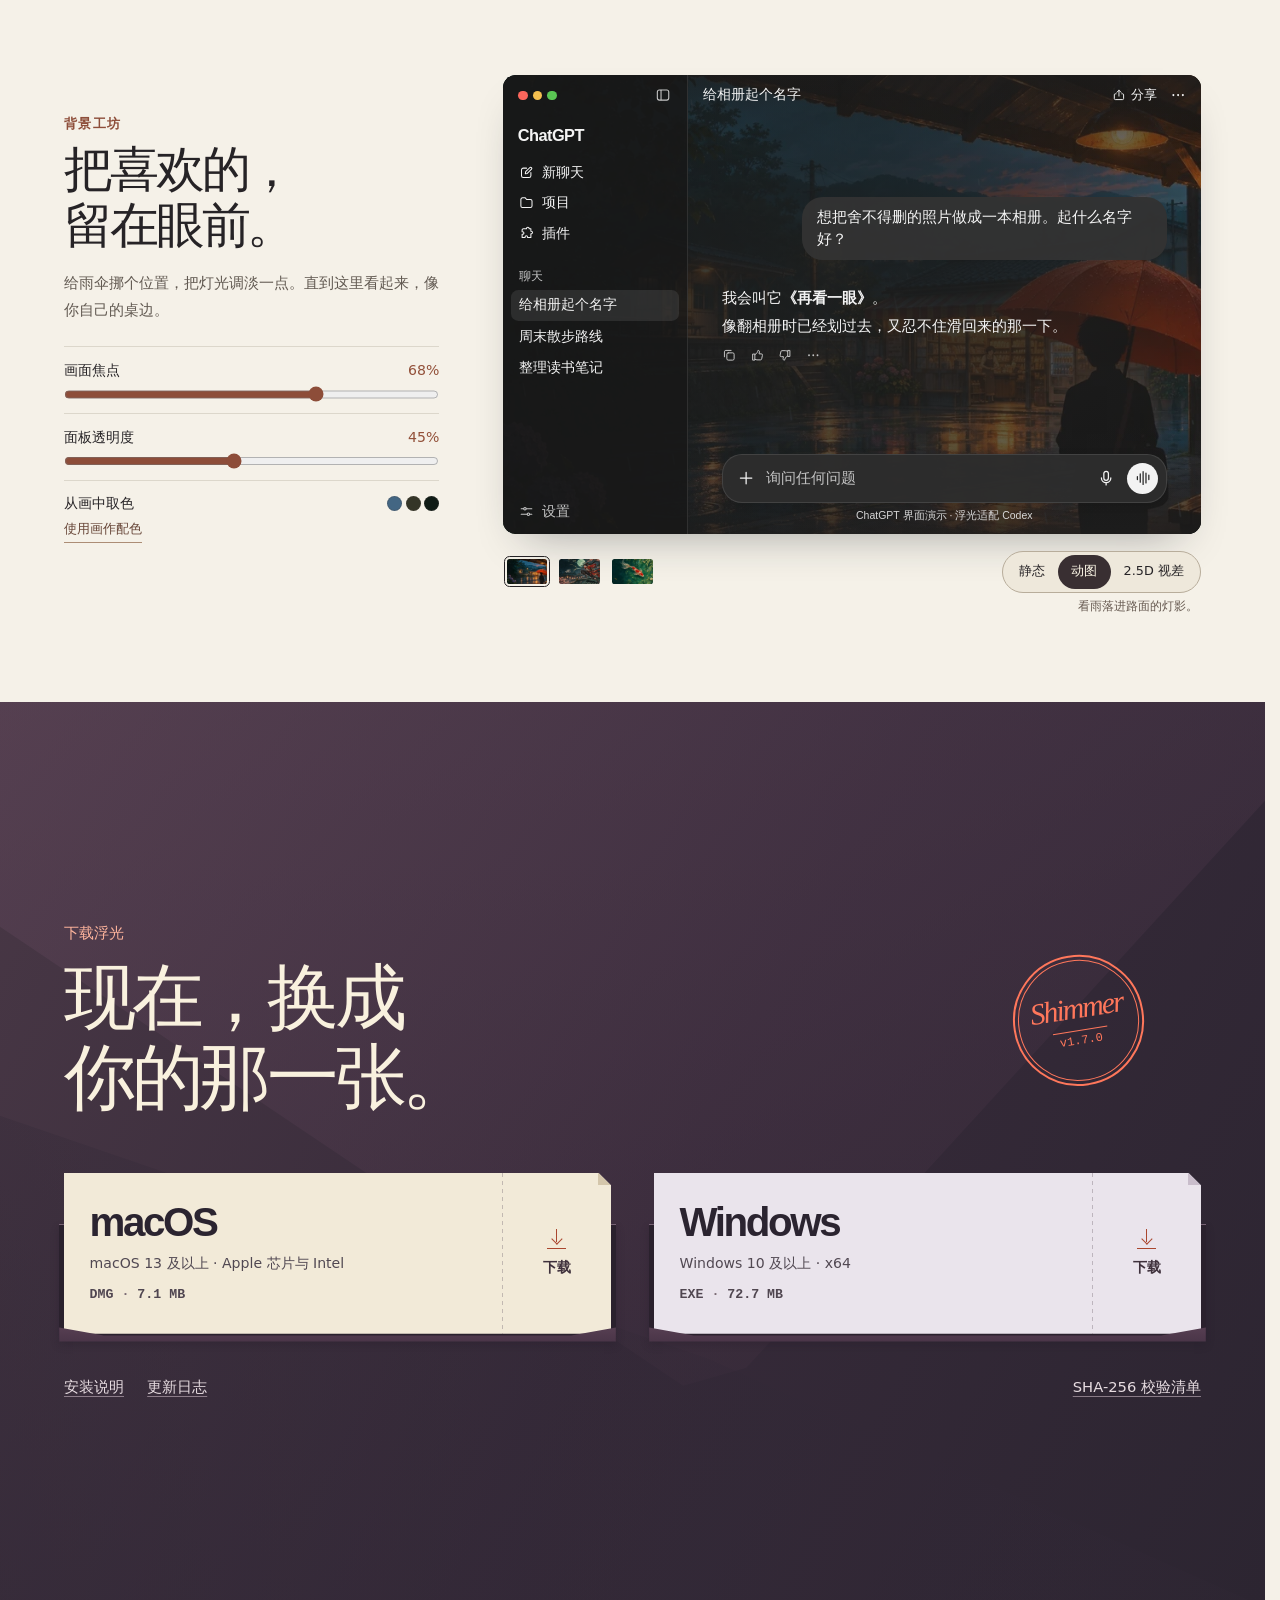
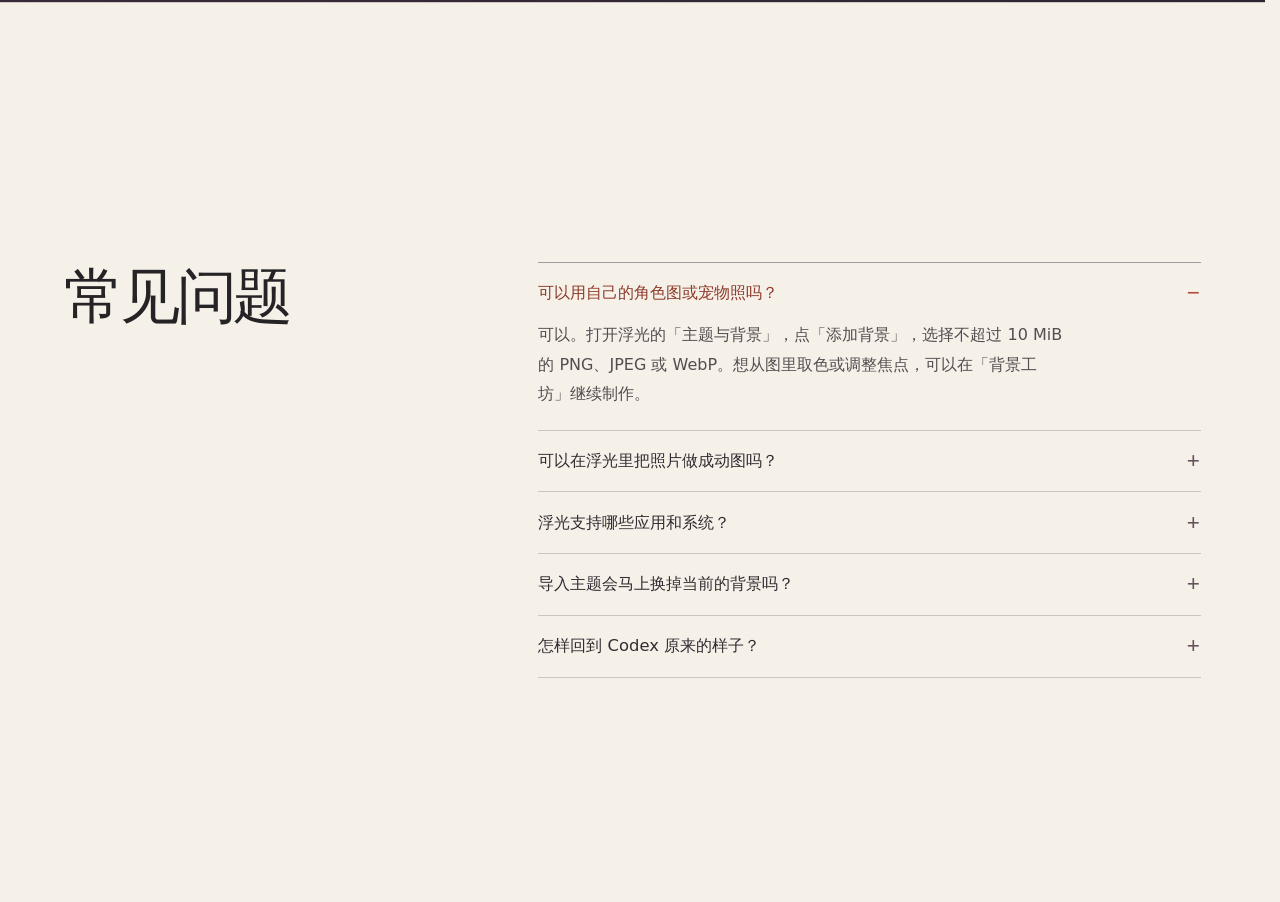
==== commit f2579883: "Make homepage artwork switches responsive on slow connections" ====
--- a/index.html
+++ b/index.html
@@ -13,11 +13,11 @@
     <link rel="preload" as="image" href="assets/art/rain.webp" fetchpriority="high" />
     <script src="assets/locale.js"></script>
     <link rel="stylesheet" href="assets/base.css" />
-    <link rel="stylesheet" href="assets/story.css" />
+    <link rel="stylesheet" href="assets/story.css?v=2" />
     <link rel="stylesheet" href="assets/workspace.css" />
     <link rel="stylesheet" href="assets/edition.css" />
     <script defer src="assets/workspace.js"></script>
-    <script defer src="assets/story.js"></script>
+    <script defer src="assets/story.js?v=2"></script>
   </head>
   <body>
     <span id="chinese" class="target"></span><span id="english" class="target"></span
@@ -118,7 +118,12 @@
                     <span class="zh">2.5D 视差</span><span class="en" lang="en">2.5D parallax</span>
                   </button>
                 </div>
-                <small class="mode-note"></small>
+                <small class="mode-note">
+                  <span class="mode-note-text"></span>
+                  <button class="media-retry" type="button" hidden>
+                    <span class="zh">重试</span><span class="en" lang="en">Retry</span>
+                  </button>
+                </small>
               </div>
             </div>
           </div>
@@ -194,7 +199,12 @@
                       <span class="zh">2.5D 视差</span><span class="en" lang="en">2.5D parallax</span>
                     </button>
                   </div>
-                  <small class="mode-note"></small>
+                  <small class="mode-note">
+                    <span class="mode-note-text"></span>
+                    <button class="media-retry" type="button" hidden>
+                      <span class="zh">重试</span><span class="en" lang="en">Retry</span>
+                    </button>
+                  </small>
                 </div>
               </div>
             </div>
@@ -410,6 +420,6 @@
         </div>
       </section>
     </main>
-    <p class="media-status" role="status" aria-live="polite"></p>
+    <p class="media-status" role="status" aria-live="polite" aria-atomic="true"></p>
   </body>
 </html>
--- a/assets/story.css
+++ b/assets/story.css
@@ -353,7 +353,7 @@
   display: grid;
   justify-items: end;
   align-content: end;
-  grid-template-rows: 1.4rem auto;
+  grid-template-rows: 1.55rem auto;
   row-gap: 0.22rem;
 }
 .cover-foot .mode-note {
@@ -437,6 +437,37 @@
   width: max-content;
   max-width: 75vw;
 }
+.mode-note[data-loading] .mode-note-text::before {
+  content: '';
+  display: inline-block;
+  width: 0.75em;
+  height: 0.75em;
+  margin-inline-end: 0.48em;
+  border: 1.5px solid currentColor;
+  border-inline-end-color: transparent;
+  border-radius: 50%;
+  vertical-align: -0.05em;
+}
+@media (prefers-reduced-motion: no-preference) {
+  .mode-note[data-loading] .mode-note-text::before {
+    animation: media-wait 1s linear infinite;
+  }
+  @keyframes media-wait {
+    to { transform: rotate(1turn); }
+  }
+}
+.media-retry {
+  display: inline-block;
+  min-height: 1.5rem;
+  padding: 0 0.2em;
+  border: 0;
+  background: transparent;
+  color: inherit;
+  font-weight: 600;
+  text-decoration: underline;
+  text-underline-offset: 0.2em;
+  text-shadow: inherit;
+}
 .workshop {
   position: relative;
   background: var(--paper);
@@ -580,22 +611,16 @@
   border-bottom: 1px solid #ac8d75;
   padding: 0.25rem 0;
 }
-.media-status:empty {
-  display: none;
-}
 .media-status {
-  position: fixed;
-  z-index: 20;
-  bottom: 1rem;
-  left: 50%;
-  transform: translateX(-50%);
-  max-width: 90vw;
-  padding: 0.6rem 1rem;
-  background: #352936;
-  color: var(--ivory);
-  border-radius: 0.45rem;
-  font-size: 0.9rem;
-  pointer-events: none;
+  position: absolute;
+  width: 1px;
+  height: 1px;
+  overflow: hidden;
+  clip-path: inset(50%);
+  white-space: nowrap;
+  padding: 0;
+  border: 0;
+  margin: -1px;
 }
 .static-preview {
   position: absolute;
@@ -658,6 +683,9 @@
   }
   .studio-tools {
     padding-top: 0.25rem;
+  }
+  .studio-choices {
+    padding-bottom: 0.75rem;
   }
   .studio-intro h2 {
     margin: 0.5rem 0 0.65rem;
@@ -788,6 +816,11 @@
   }
   .studio-choices {
     flex-wrap: wrap;
+    padding-bottom: 1.45rem;
+  }
+  .studio-choices .mode-note {
+    right: 0;
+    max-width: 100%;
   }
 }
 @media (max-height: 620px) and (min-width: 601px) {
@@ -818,9 +851,9 @@
 }
 @media (max-width: 319px) {
   .cover-foot .mode-rail {
-    height: 4.1rem;
+    height: 4.65rem;
     grid-template-columns: 1fr;
-    grid-template-rows: 2.4rem 1.5rem;
+    grid-template-rows: 2.9rem 1.5rem;
     row-gap: 0.2rem;
   }
   .cover-foot .mode-note {
@@ -879,12 +912,12 @@
   }
   .cover-foot .mode-rail {
     width: 48%;
-    height: 4rem;
+    height: 4.25rem;
     grid-template-columns: 1fr;
-    grid-template-rows: 1.45rem 2.2rem;
+    grid-template-rows: 1.5rem auto;
     justify-items: end;
     align-items: end;
-    gap: 0.2rem;
+    gap: 0.25rem;
   }
   .cover-foot .mode-note {
     grid-area: 1 / 1;
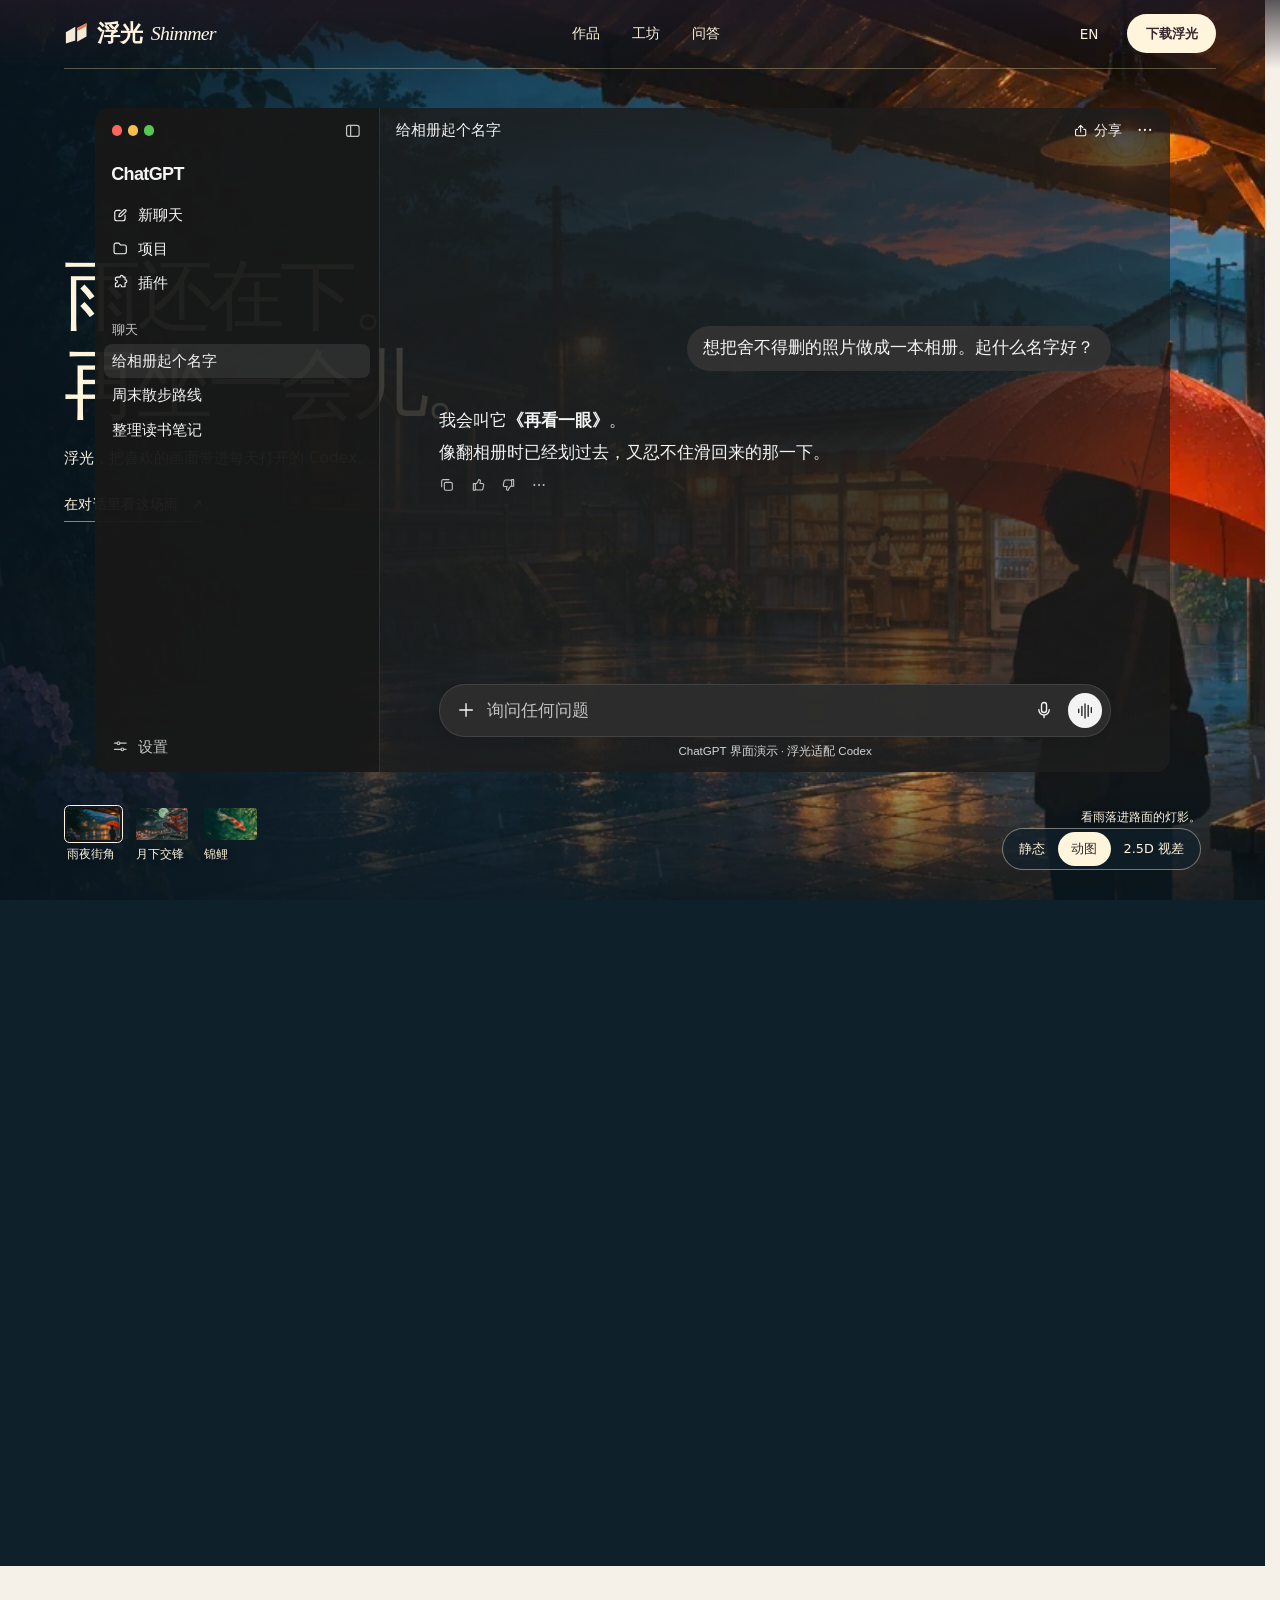
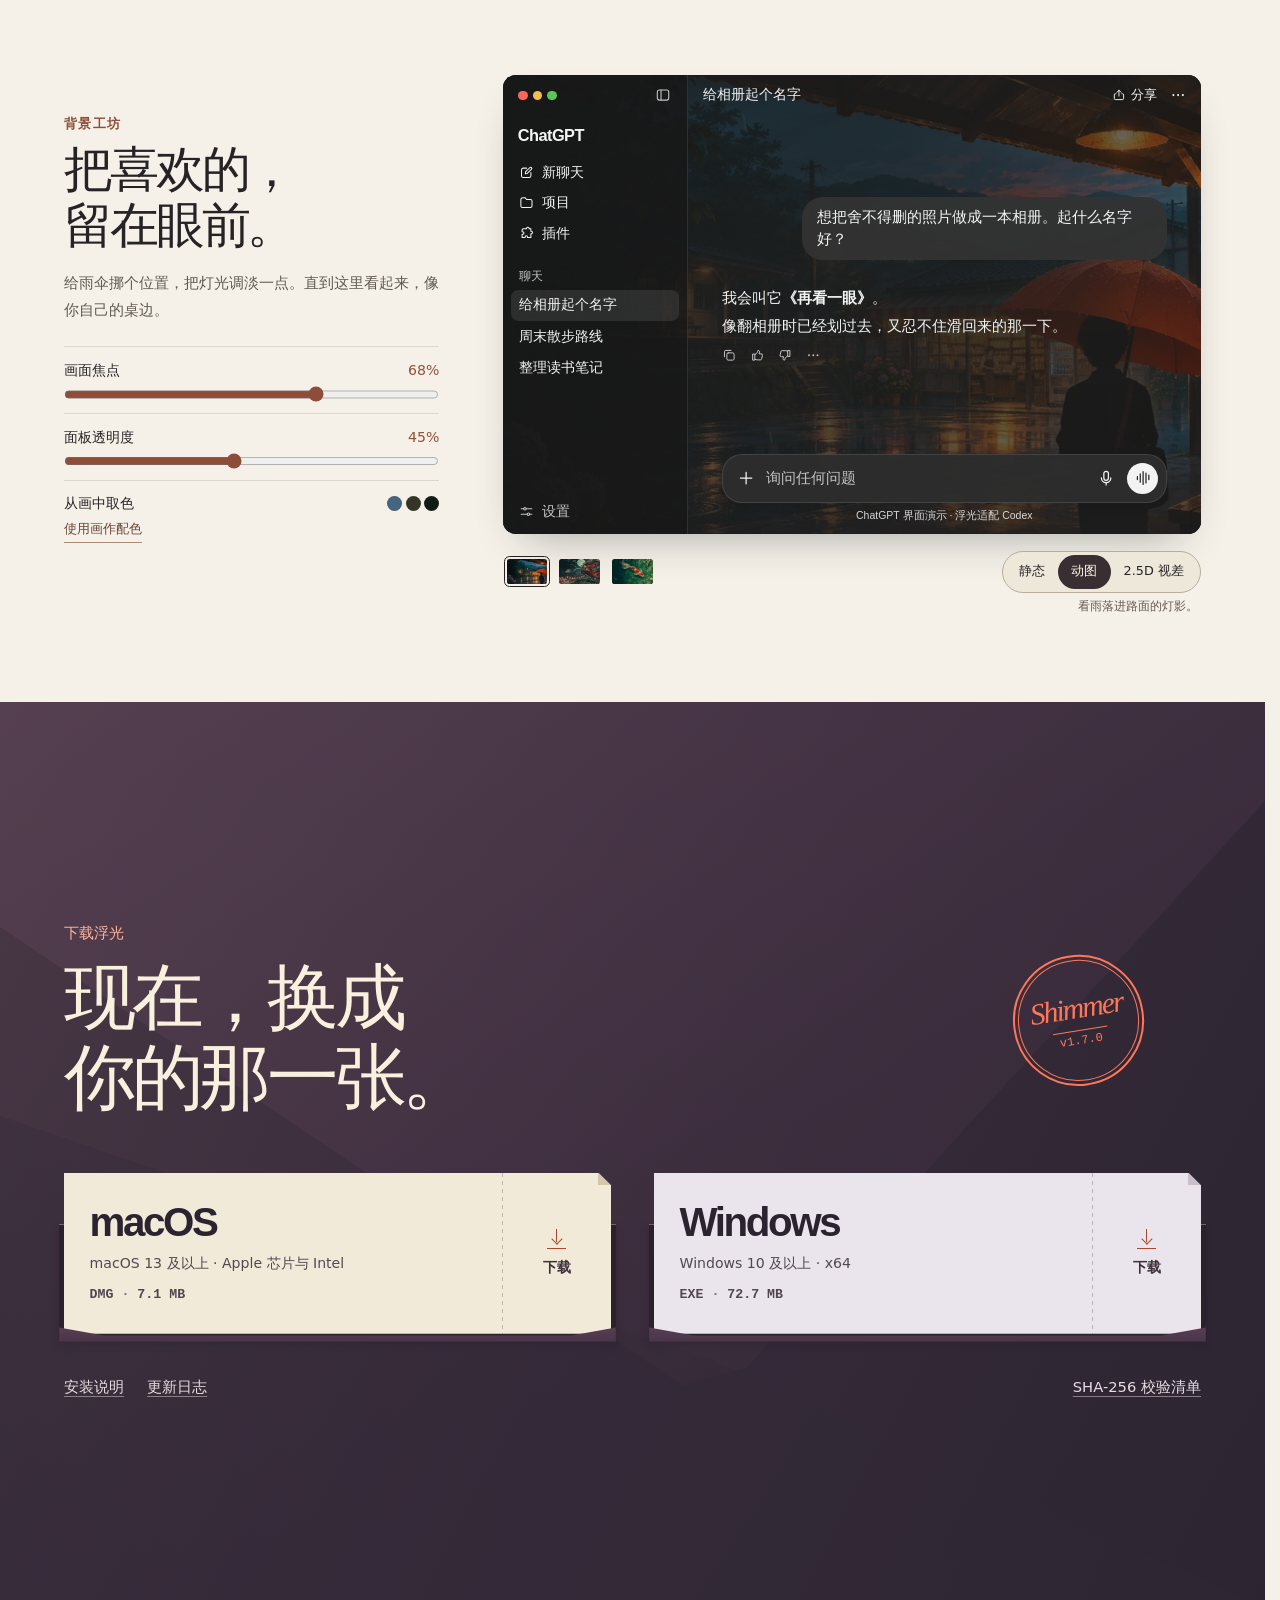
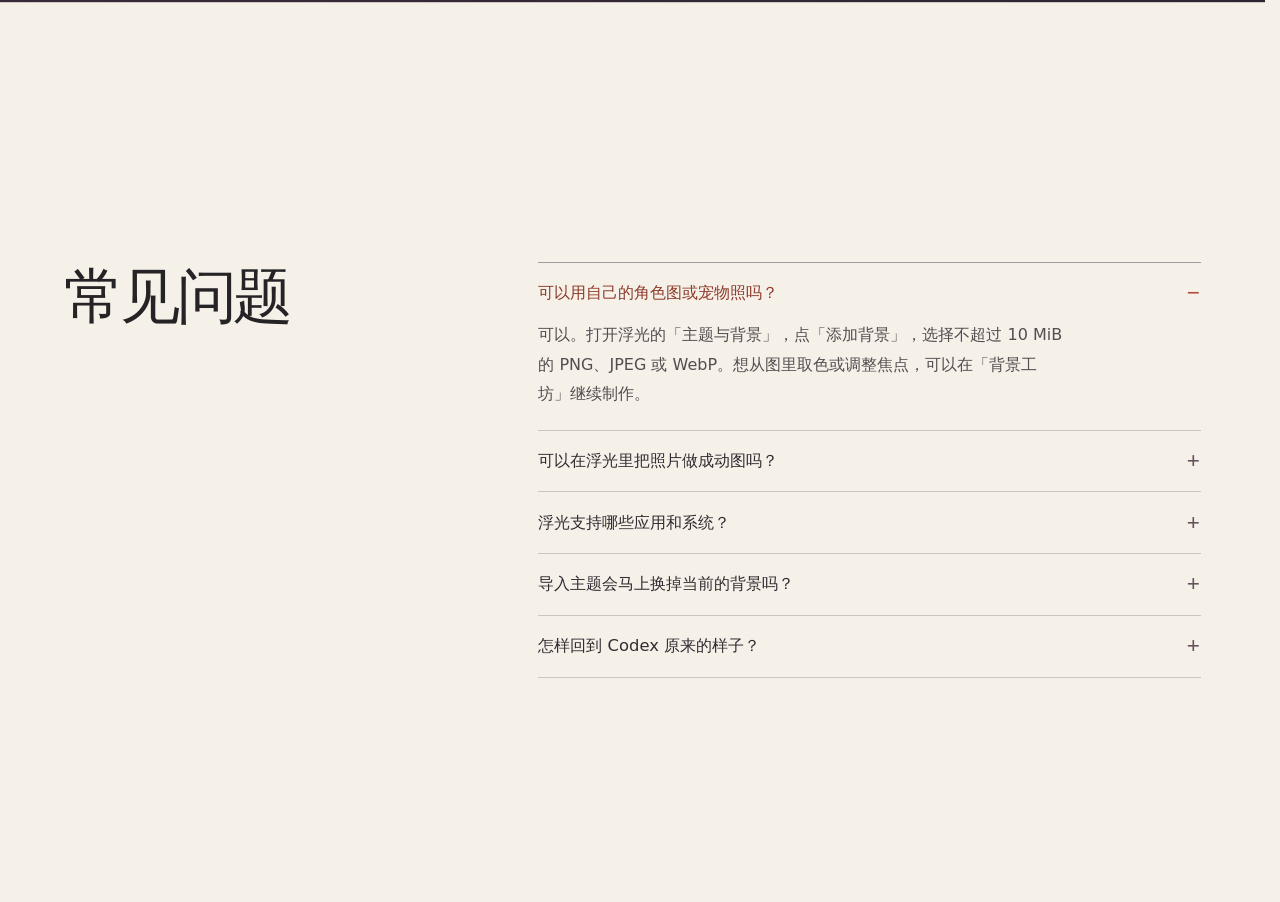
==== commit 675c70e5: "Preload gallery artwork ahead of mode switches" ====
--- a/index.html
+++ b/index.html
@@ -17,7 +17,7 @@
     <link rel="stylesheet" href="assets/workspace.css" />
     <link rel="stylesheet" href="assets/edition.css" />
     <script defer src="assets/workspace.js"></script>
-    <script defer src="assets/story.js?v=2"></script>
+    <script defer src="assets/story.js?v=3"></script>
   </head>
   <body>
     <span id="chinese" class="target"></span><span id="english" class="target"></span
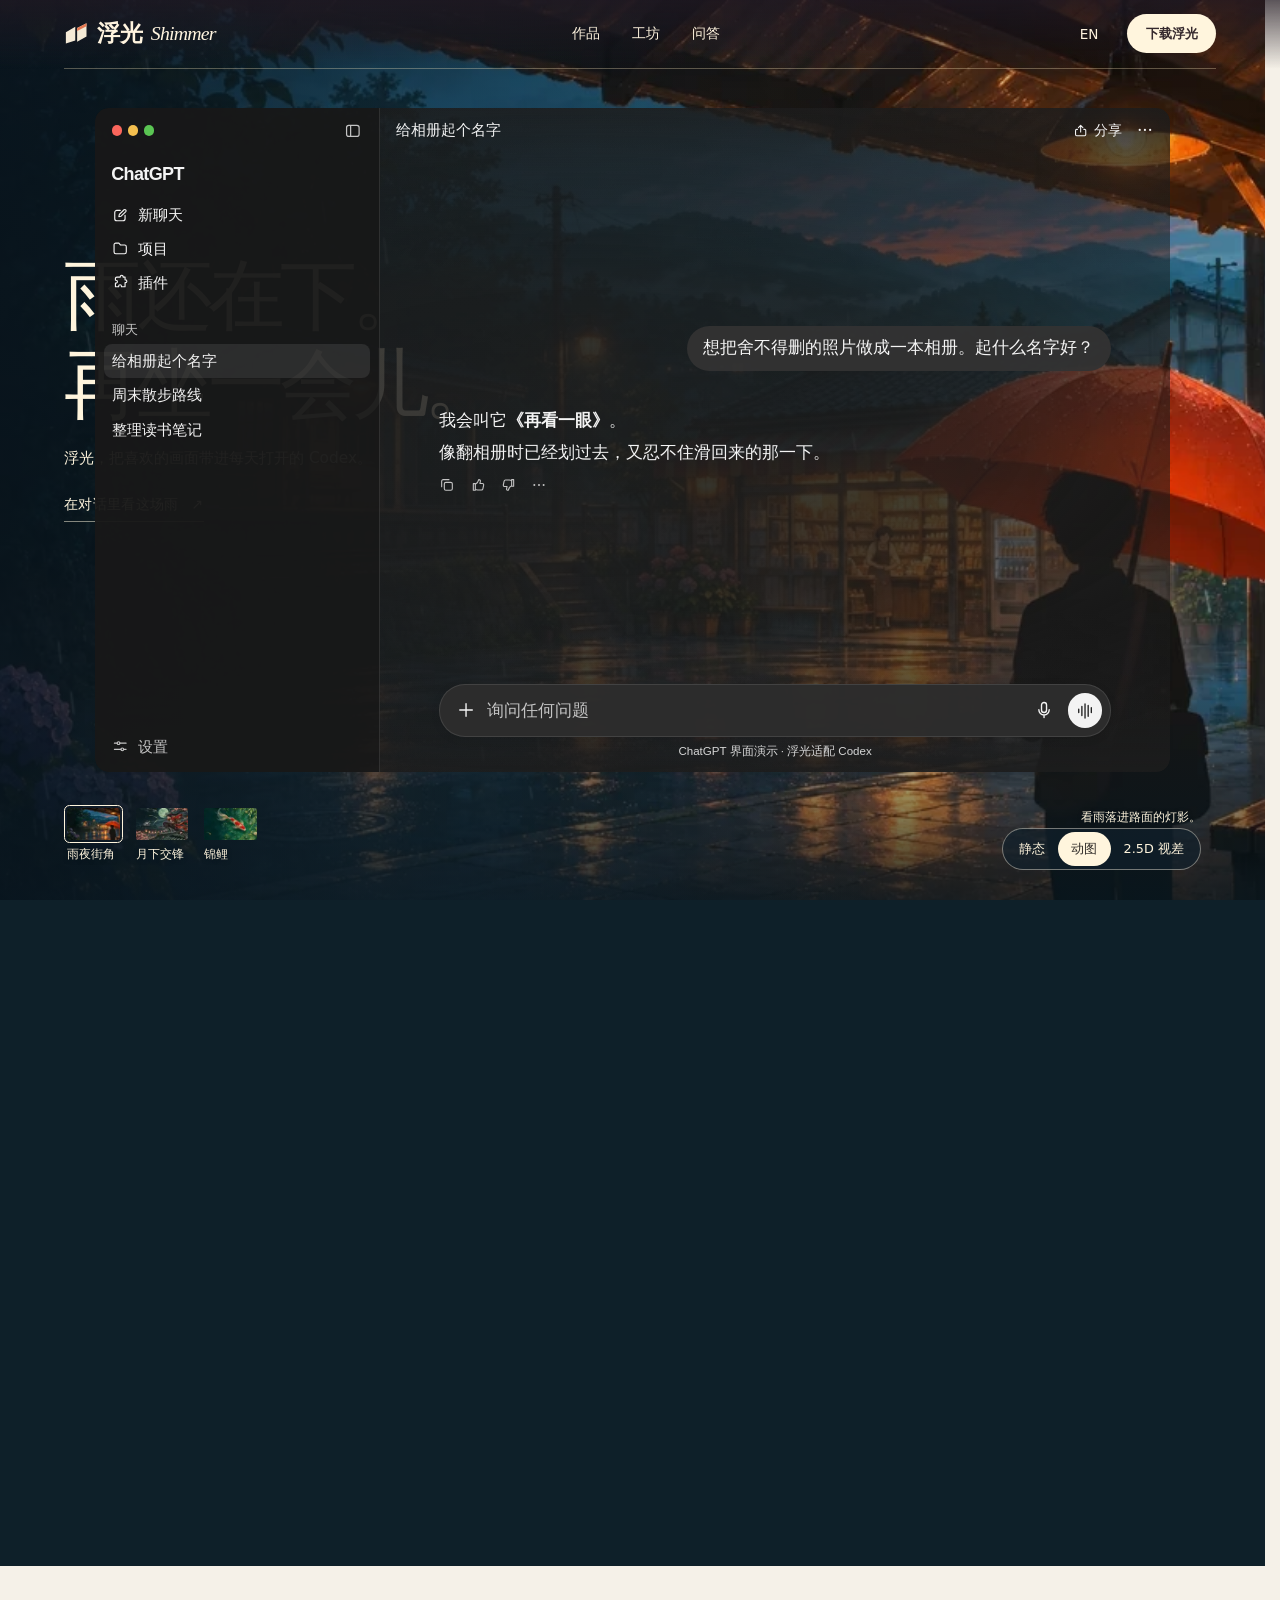
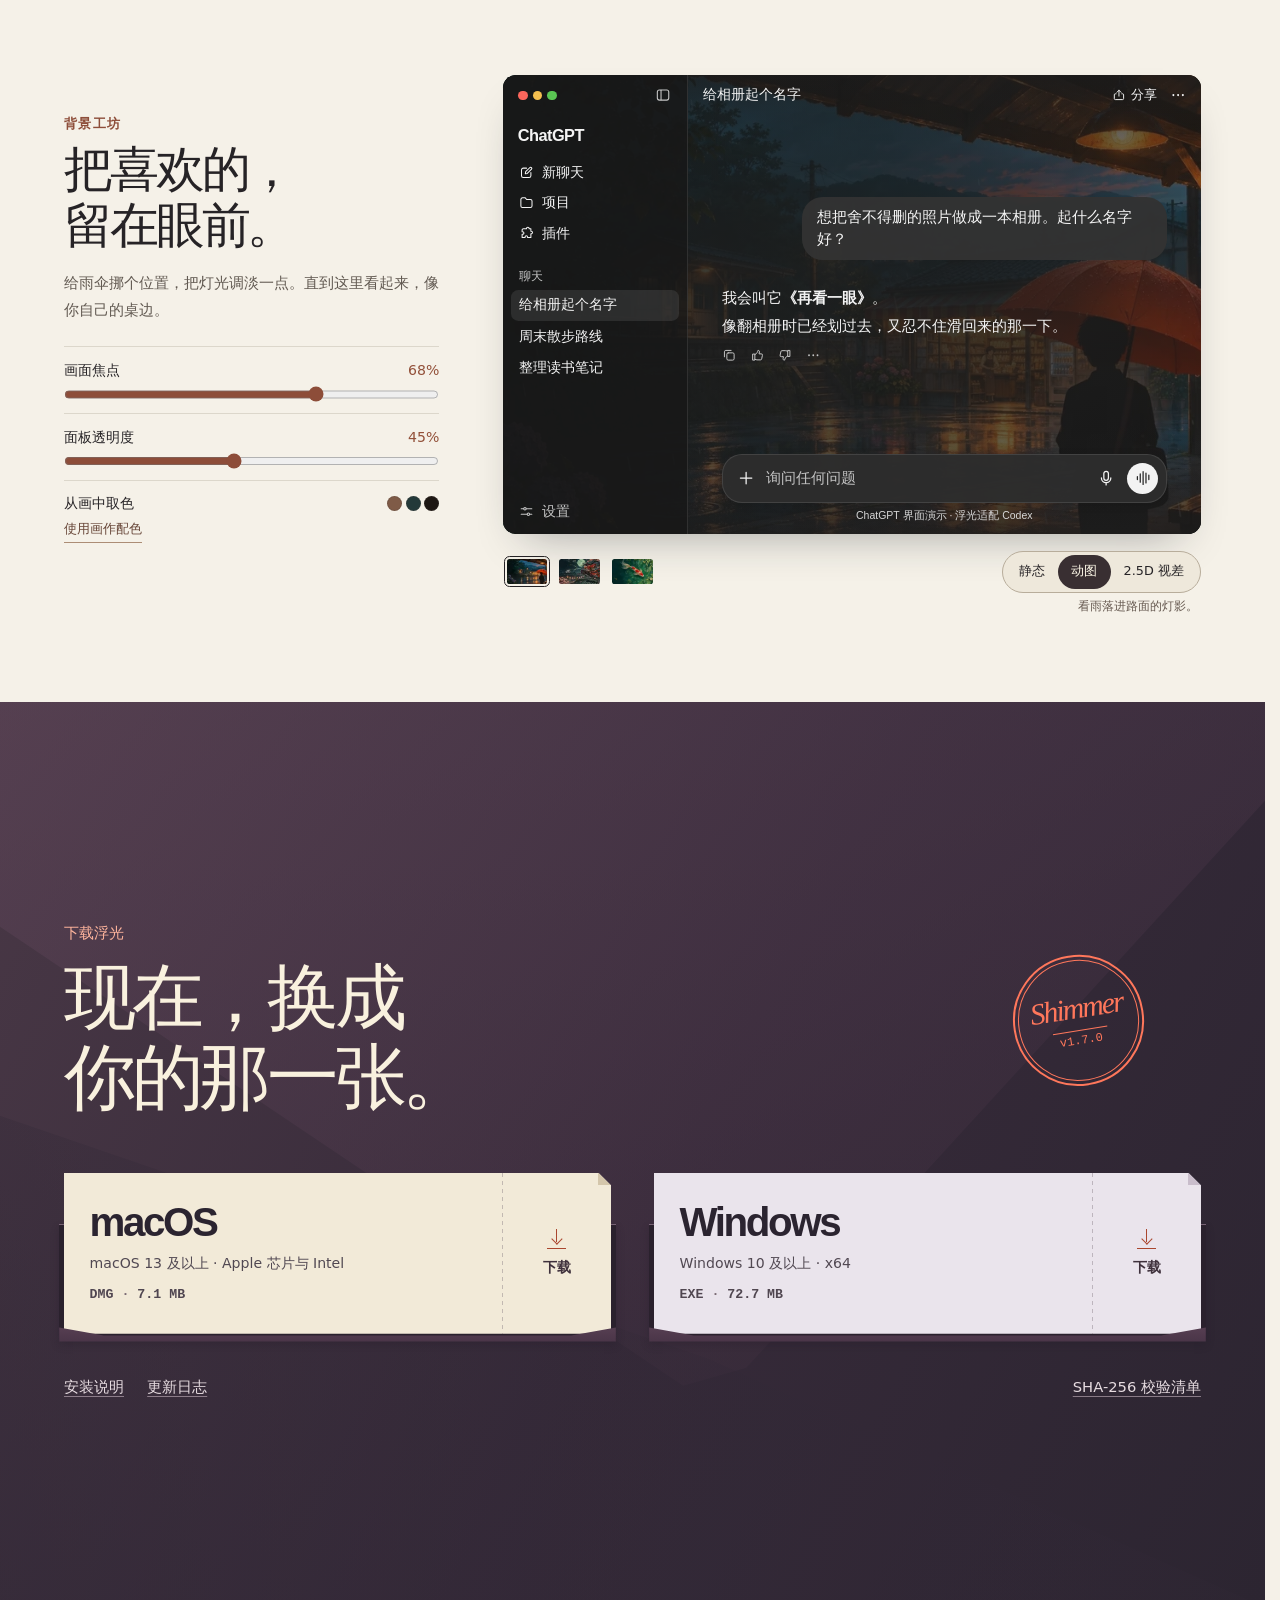
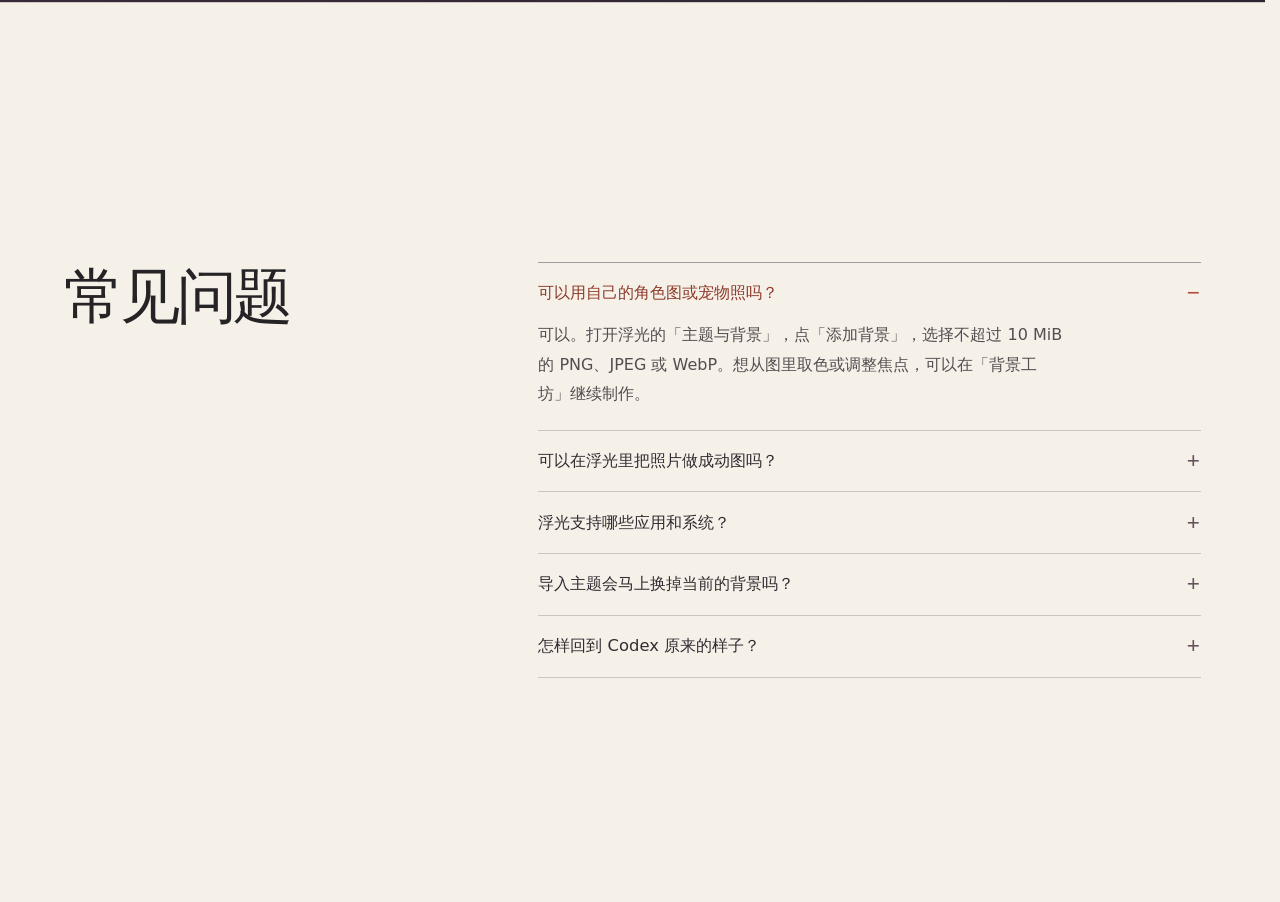
==== commit ad759875: "Compress and preload all nine homepage artwork treatments" ====
--- a/index.html
+++ b/index.html
@@ -10,14 +10,16 @@
     />
     <meta name="theme-color" content="#221d24" />
     <link rel="icon" href="assets/mark.svg" type="image/svg+xml" />
-    <link rel="preload" as="image" href="assets/art/rain.webp" fetchpriority="high" />
+    <link rel="preload" as="image" media="(max-width: 760px)" href="assets/art/compact/rain.webp" fetchpriority="high" />
+    <link rel="preload" as="image" media="(width > 760px)" href="assets/art/rain.webp" fetchpriority="high" />
+    <link rel="preload" as="image" type="image/avif" media="(prefers-reduced-motion: no-preference)" href="assets/sequence-check.avif" />
     <script src="assets/locale.js"></script>
     <link rel="stylesheet" href="assets/base.css" />
     <link rel="stylesheet" href="assets/story.css?v=2" />
     <link rel="stylesheet" href="assets/workspace.css" />
     <link rel="stylesheet" href="assets/edition.css" />
     <script defer src="assets/workspace.js"></script>
-    <script defer src="assets/story.js?v=3"></script>
+    <script defer src="assets/story.js?v=4"></script>
   </head>
   <body>
     <span id="chinese" class="target"></span><span id="english" class="target"></span
@@ -47,14 +49,17 @@
             <div class="backdrop" aria-hidden="true">
               <div class="art-stack">
                 <div class="exposure active">
-                  <img
-                    class="art-layer"
-                    alt=""
-                    width="1672"
-                    height="941"
-                    src="assets/art/rain.webp"
-                    decoding="async"
-                  />
+                  <picture>
+                    <source media="(max-width: 760px)" srcset="assets/art/compact/rain.webp" />
+                    <img
+                      class="art-layer"
+                      alt=""
+                      width="1280"
+                      height="720"
+                      src="assets/art/rain.webp"
+                      decoding="async"
+                    />
+                  </picture>
                 </div>
               </div>
               <div class="frame-light"></div>
@@ -151,14 +156,17 @@
               <div class="picture-frame mobile-frame">
                 <div class="art-stack">
                   <div class="exposure active">
-                    <img
-                      class="art-layer"
-                      alt=""
-                      width="1672"
-                      height="941"
-                      src="assets/art/rain.webp"
-                      decoding="async"
-                    />
+                    <picture>
+                      <source media="(max-width: 760px)" srcset="assets/art/compact/rain.webp" />
+                      <img
+                        class="art-layer"
+                        alt=""
+                        width="1280"
+                        height="720"
+                        src="assets/art/rain.webp"
+                        decoding="async"
+                      />
+                    </picture>
                   </div>
                 </div>
                 <div class="workspace-ui" data-workspace></div>
